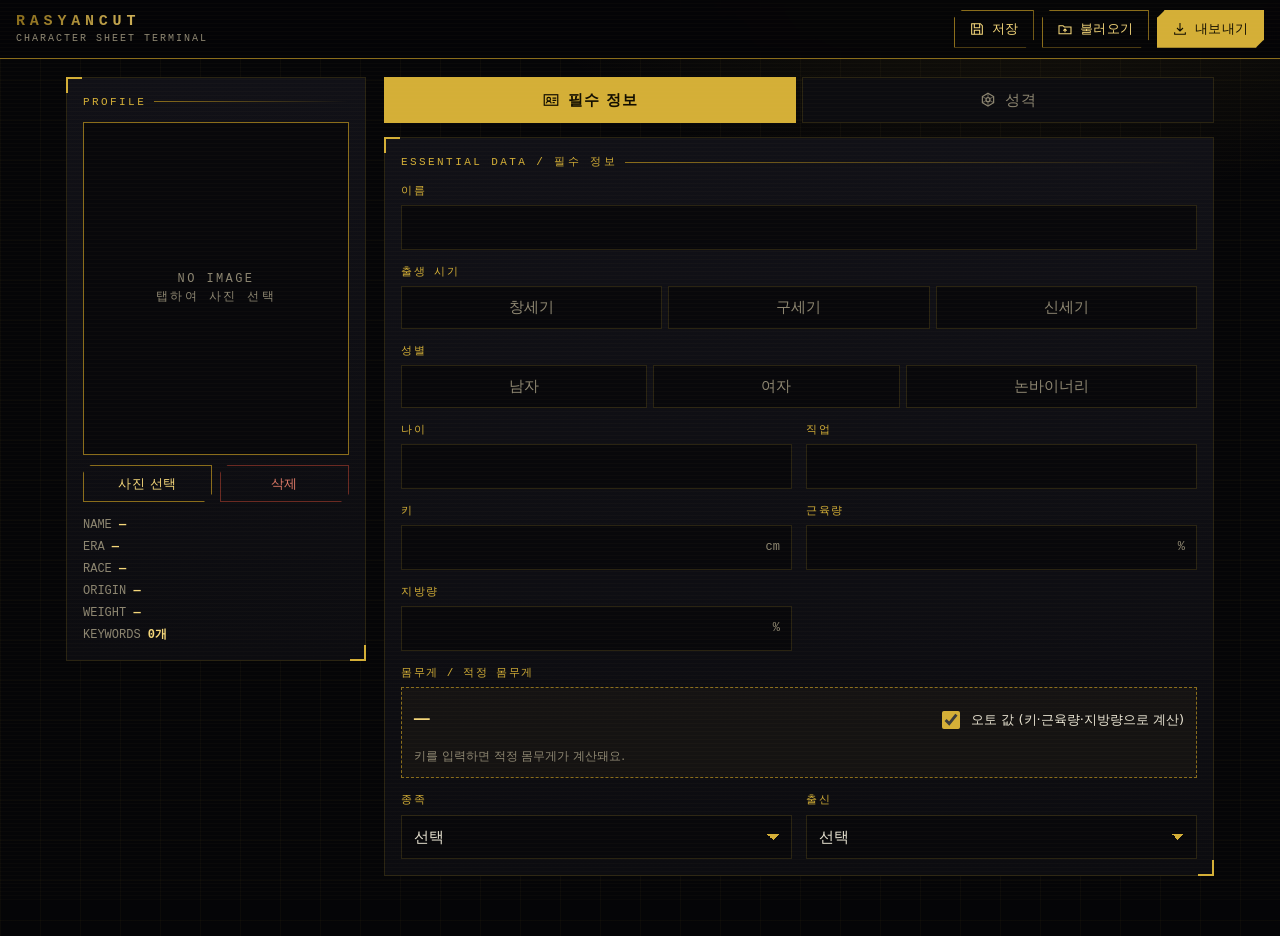
==== charsheet/index.html @ 286eb756 "내보내기: 다운로드가 막힌 환경용 '이미지로 보기' 추가 Co-Authored-By: Claude Sonnet 5.5 <noreply@anthropic.com> Claude-Ses" ====
<!doctype html>
<html lang="ko">
<head>
<meta charset="utf-8">
<meta name="viewport" content="width=device-width,initial-scale=1,viewport-fit=cover">
<title>라시안컷 캐릭터 시트</title>
<style>
:root{
  --bg:#050507; --panel:#0c0c10; --panel2:#111117; --line:#2a2412;
  --gold:#d4af37; --gold2:#f5d77a; --gold3:#8a6d1b; --text:#e9e4d3; --dim:#8d8671;
  --pos:#e8c458; --neu:#aeb6c4; --neg:#c4503f; --ok:#6fd39a;
  --mono:ui-monospace,SFMono-Regular,Menlo,Consolas,monospace;
  --sans:"Noto Sans KR","Malgun Gothic","Apple SD Gothic Neo",system-ui,sans-serif;
}
*{box-sizing:border-box;-webkit-tap-highlight-color:transparent}
html,body{margin:0;background:var(--bg);color:var(--text);font-family:var(--sans);font-size:15px;line-height:1.5}
body{min-height:100vh;background:
  radial-gradient(900px 500px at 80% -10%,rgba(212,175,55,.10),transparent 60%),
  linear-gradient(rgba(212,175,55,.035) 1px,transparent 1px) 0 0/40px 40px,
  linear-gradient(90deg,rgba(212,175,55,.035) 1px,transparent 1px) 0 0/40px 40px,var(--bg);}
body::after{content:"";position:fixed;inset:0;pointer-events:none;z-index:50;
  background:repeating-linear-gradient(0deg,rgba(255,220,120,.025) 0 1px,transparent 1px 4px)}
button,input,select,textarea{font:inherit;color:inherit}
button{cursor:pointer}

/* header */
header{position:sticky;top:0;z-index:20;background:rgba(5,5,7,.92);backdrop-filter:blur(6px);
  border-bottom:1px solid var(--gold3);padding:10px 16px;display:flex;gap:12px;align-items:center;flex-wrap:wrap}
.logo{display:flex;flex-direction:column;line-height:1.1;margin-right:auto}
.logo b{font-family:var(--mono);letter-spacing:.32em;font-size:15px;
  background:linear-gradient(90deg,var(--gold3),var(--gold2),var(--gold3),var(--gold2));background-size:300% 100%;
  -webkit-background-clip:text;background-clip:text;color:transparent;animation:shim 6s linear infinite}
.logo small{font-family:var(--mono);color:var(--dim);font-size:10px;letter-spacing:.2em;margin-top:3px}
@keyframes shim{to{background-position:300% 0}}
.tools{display:flex;gap:8px;flex-wrap:wrap}
.btn{display:inline-flex;align-items:center;gap:7px;background:transparent;border:1px solid var(--gold3);color:var(--gold2);
  padding:8px 14px;font-size:13px;letter-spacing:.04em;clip-path:polygon(8px 0,100% 0,100% calc(100% - 8px),calc(100% - 8px) 100%,0 100%,0 8px);
  transition:background .2s,color .2s,border-color .2s}
.btn svg{width:16px;height:16px}
.btn:hover,.btn:focus-visible{background:var(--gold);color:#120e00;border-color:var(--gold);outline:0}
.btn.solid{background:var(--gold);color:#120e00;border-color:var(--gold)}
.btn.solid:hover{background:var(--gold2)}
.btn.danger{border-color:#6b2a22;color:#e07a68}
.btn.danger:hover{background:#c4503f;color:#fff;border-color:#c4503f}

/* layout */
main{max-width:1180px;margin:0 auto;padding:18px 16px 60px;display:grid;grid-template-columns:300px 1fr;gap:18px;align-items:start}
.panel{position:relative;background:linear-gradient(180deg,var(--panel2),var(--panel));border:1px solid var(--line);padding:16px}
.panel::before,.panel::after{content:"";position:absolute;width:14px;height:14px;border:2px solid var(--gold);pointer-events:none}
.panel::before{top:-1px;left:-1px;border-right:0;border-bottom:0}
.panel::after{bottom:-1px;right:-1px;border-left:0;border-top:0}
.cap{font-family:var(--mono);font-size:11px;letter-spacing:.22em;color:var(--gold);margin:0 0 12px;display:flex;align-items:center;gap:8px}
.cap::after{content:"";flex:1;height:1px;background:linear-gradient(90deg,var(--gold3),transparent)}

/* profile */
.photo{position:relative;aspect-ratio:4/5;background:#08080b;border:1px solid var(--gold3);overflow:hidden;cursor:pointer;
  display:flex;align-items:center;justify-content:center}
.photo img{width:100%;height:100%;object-fit:cover;display:none}
.photo.has img{display:block}
.photo .ph{font-family:var(--mono);color:var(--dim);font-size:12px;letter-spacing:.2em;text-align:center}
.photo.has .ph{display:none}
.photo::after{content:"";position:absolute;left:0;right:0;height:40%;top:-40%;pointer-events:none;
  background:linear-gradient(180deg,transparent,rgba(245,215,122,.22),transparent);animation:scan 4s linear infinite}
@keyframes scan{to{top:110%}}
.prow{display:flex;gap:8px;margin-top:10px}
.prow .btn{flex:1;justify-content:center;padding:8px 6px}
.sum{margin-top:14px;font-family:var(--mono);font-size:12px;color:var(--dim);display:grid;gap:4px}
.sum b{color:var(--gold2);font-weight:600}

/* tabs */
.tabs{display:flex;gap:6px;margin-bottom:14px}
.tab{flex:1;display:flex;align-items:center;justify-content:center;gap:8px;padding:11px 10px;background:var(--panel);
  border:1px solid var(--line);color:var(--dim);letter-spacing:.06em;transition:.2s}
.tab svg{width:18px;height:18px}
.tab.on{color:#120e00;background:var(--gold);border-color:var(--gold);font-weight:700}
.tab:not(.on):hover{color:var(--gold2);border-color:var(--gold3)}
.page{display:none}
.page.on{display:block;animation:pin .45s ease both}
@keyframes pin{from{opacity:0;transform:translateY(10px);filter:blur(3px)}to{opacity:1;transform:none;filter:none}}

/* form */
.grid{display:grid;grid-template-columns:1fr 1fr;gap:14px}
.f{display:flex;flex-direction:column;gap:6px;min-width:0}
.f.full{grid-column:1/-1}
label,.lab{font-family:var(--mono);font-size:11px;letter-spacing:.14em;color:var(--gold)}
input[type=text],input[type=number],select,textarea{width:100%;background:#08080b;border:1px solid var(--line);
  padding:10px 12px;outline:0;border-radius:0;transition:border-color .2s,box-shadow .2s}
input:focus,select:focus,textarea:focus{border-color:var(--gold);box-shadow:0 0 0 1px var(--gold3),0 0 14px rgba(212,175,55,.18)}
textarea{min-height:92px;resize:vertical}
select{appearance:none;background-image:linear-gradient(45deg,transparent 50%,var(--gold) 50%),linear-gradient(135deg,var(--gold) 50%,transparent 50%);
  background-position:calc(100% - 18px) 50%,calc(100% - 12px) 50%;background-size:6px 6px;background-repeat:no-repeat;padding-right:32px}
option{background:#111;color:var(--text)}
.seg{display:flex;flex-wrap:wrap;gap:6px}
.seg button{flex:1 1 auto;min-width:64px;padding:9px 12px;background:#08080b;border:1px solid var(--line);color:var(--dim);transition:.15s}
.seg button:hover{color:var(--gold2);border-color:var(--gold3)}
.seg button.on{background:rgba(212,175,55,.16);border-color:var(--gold);color:var(--gold2);box-shadow:inset 0 0 12px rgba(212,175,55,.2)}
.unit{position:relative}
.unit input{padding-right:46px}
.unit span{position:absolute;right:12px;top:50%;transform:translateY(-50%);color:var(--dim);font-family:var(--mono);font-size:12px}

.wbox{border:1px dashed var(--gold3);padding:12px;display:grid;gap:8px;background:rgba(212,175,55,.04)}
.wbig{font-family:var(--mono);font-size:26px;color:var(--gold2);letter-spacing:.04em}
.wbig small{font-size:13px;color:var(--dim)}
.wrow{display:flex;justify-content:space-between;align-items:center;gap:10px;flex-wrap:wrap}
.tog{display:inline-flex;align-items:center;gap:8px;cursor:pointer;font-size:13px;color:var(--text);letter-spacing:0;font-family:var(--sans)}
.tog input{accent-color:var(--gold);width:18px;height:18px}
.hint{color:var(--dim);font-size:12px}

/* keywords */
.filters{display:flex;gap:6px;flex-wrap:wrap;margin-bottom:12px}
.filters button{padding:7px 14px;background:#08080b;border:1px solid var(--line);color:var(--dim);font-size:13px}
.filters button.on{border-color:var(--gold);color:#120e00;background:var(--gold);font-weight:700}
.chips{display:flex;flex-wrap:wrap;gap:7px;max-height:300px;overflow:auto;padding:2px 4px 2px 0}
.chip{padding:6px 12px;border:1px solid var(--line);background:#08080b;color:var(--dim);font-size:13px;transition:.15s;border-radius:0}
.chip[data-c=pos]{--cc:var(--pos)} .chip[data-c=neu]{--cc:var(--neu)} .chip[data-c=neg]{--cc:var(--neg)}
.chip:hover{color:var(--cc);border-color:var(--cc)}
.chip.on{color:#0a0a0a;background:var(--cc);border-color:var(--cc);font-weight:600}
.selbox{margin-top:12px;font-size:13px;color:var(--dim)}
.selbox b{color:var(--gold2)}

/* modal */
.modal{position:fixed;inset:0;z-index:60;background:rgba(0,0,0,.78);display:none;align-items:center;justify-content:center;padding:14px}
.modal.on{display:flex;animation:fade .25s ease}
@keyframes fade{from{opacity:0}to{opacity:1}}
.box{width:min(960px,100%);max-height:94vh;overflow:auto;position:relative;background:var(--panel);border:1px solid var(--gold3);padding:18px}
.box h3{margin:0 0 14px;font-family:var(--mono);letter-spacing:.2em;font-size:14px;color:var(--gold2)}
.x{position:absolute;right:10px;top:10px;background:transparent;border:1px solid var(--line);color:var(--dim);width:34px;height:34px}
.x:hover{color:var(--gold2);border-color:var(--gold)}
.exgrid{display:grid;grid-template-columns:1fr 280px;gap:16px}
.exgrid img{width:100%;height:auto;border:1px solid var(--line);max-height:70vh;object-fit:contain;background:#000}
.exgrid canvas{width:100%;height:auto;border:1px solid var(--line);background:#000;max-height:70vh;object-fit:contain}
.exctl{display:grid;gap:12px;align-content:start}
.slot{display:flex;gap:8px;align-items:center;border:1px solid var(--line);padding:8px 10px;margin-bottom:8px;background:#08080b}
.slot .nm{flex:1;min-width:0;overflow:hidden;text-overflow:ellipsis;white-space:nowrap}
.slot small{color:var(--dim);display:block;font-family:var(--mono);font-size:11px}
.slot .btn{padding:6px 10px;font-size:12px}
.empty{color:var(--dim);padding:14px;border:1px dashed var(--line);text-align:center}

/* transition overlay */
#tr{position:fixed;inset:0;z-index:100;pointer-events:none;display:flex;align-items:center;justify-content:center;visibility:hidden}
#tr.run{visibility:visible;animation:trbg .62s ease both}
#tr .bar{position:absolute;left:0;right:0;height:3px;background:var(--gold2);box-shadow:0 0 22px 6px rgba(245,215,122,.6);top:0}
#tr.run .bar{animation:bar .62s linear both}
#tr .ico{width:64px;height:64px;color:var(--gold2);opacity:0}
#tr.run .ico{animation:ico .62s ease both}
#tr .ico svg{width:100%;height:100%}
@keyframes trbg{0%{background:rgba(5,5,7,0)}35%,65%{background:rgba(5,5,7,.88)}100%{background:rgba(5,5,7,0)}}
@keyframes bar{from{top:0}to{top:100%}}
@keyframes ico{0%{opacity:0;transform:scale(.6) rotate(-30deg)}40%,60%{opacity:1;transform:scale(1) rotate(0)}100%{opacity:0;transform:scale(1.25) rotate(20deg)}}

.toast{position:fixed;left:50%;bottom:22px;transform:translate(-50%,30px);z-index:120;background:#120e00;border:1px solid var(--gold);
  color:var(--gold2);padding:10px 18px;opacity:0;transition:.3s;pointer-events:none;font-size:13px;max-width:90vw}
.toast.on{opacity:1;transform:translate(-50%,0)}

@media(max-width:860px){
  main{grid-template-columns:1fr}
  .profile{display:grid;grid-template-columns:150px 1fr;gap:14px;align-items:start}
  .profile .cap{grid-column:1/-1;margin:0}
  .sum{margin-top:0}
  .exgrid{grid-template-columns:1fr}
}
@media(max-width:560px){
  .grid{grid-template-columns:1fr}
  .tools{width:100%} .tools .btn{flex:1;justify-content:center;padding:9px 6px}
  .profile{grid-template-columns:120px 1fr}
  .tab span{font-size:13px}
}
@media(prefers-reduced-motion:reduce){*{animation-duration:.01s!important}}
</style>
</head>
<body>
<header>
  <div class="logo"><b>RASYANCUT</b><small>CHARACTER SHEET TERMINAL</small></div>
  <div class="tools">
    <button class="btn" id="bSave"></button>
    <button class="btn" id="bLoad"></button>
    <button class="btn solid" id="bExport"></button>
  </div>
</header>

<main>
  <aside class="panel profile">
    <p class="cap">PROFILE</p>
    <div>
      <div class="photo" id="photo"><img id="photoImg" alt=""><div class="ph">NO IMAGE<br>탭하여 사진 선택</div></div>
      <div class="prow">
        <button class="btn" id="bPhoto">사진 선택</button>
        <button class="btn danger" id="bPhotoDel">삭제</button>
      </div>
      <input type="file" id="file" accept="image/*" hidden>
    </div>
    <div class="sum" id="sum"></div>
  </aside>

  <section>
    <div class="tabs" id="tabs">
      <button class="tab on" data-t="basic"></button>
      <button class="tab" data-t="mind"></button>
    </div>

    <!-- 필수 정보 -->
    <div class="page panel on" id="p-basic">
      <p class="cap">ESSENTIAL DATA / 필수 정보</p>
      <div class="grid">
        <div class="f full"><label for="name">이름</label><input type="text" id="name" data-k="name" autocomplete="off"></div>
        <div class="f full"><span class="lab">출생 시기</span><div class="seg" data-seg="era" data-opts="창세기,구세기,신세기"></div></div>
        <div class="f full"><span class="lab">성별</span><div class="seg" data-seg="gender" data-opts="남자,여자,논바이너리"></div></div>
        <div class="f"><label for="age">나이</label><input type="text" id="age" data-k="age" autocomplete="off"></div>
        <div class="f"><label for="job">직업</label><input type="text" id="job" data-k="job" autocomplete="off"></div>
        <div class="f"><label for="height">키</label><div class="unit"><input type="number" id="height" data-k="height" inputmode="decimal" min="0" step="0.1"><span>cm</span></div></div>
        <div class="f"><label for="muscle">근육량</label><div class="unit"><input type="number" id="muscle" data-k="muscle" inputmode="decimal" min="0" max="100" step="0.1"><span>%</span></div></div>
        <div class="f"><label for="fat">지방량</label><div class="unit"><input type="number" id="fat" data-k="fat" inputmode="decimal" min="0" max="100" step="0.1"><span>%</span></div></div>
        <div class="f full">
          <span class="lab">몸무게 / 적정 몸무게</span>
          <div class="wbox">
            <div class="wrow">
              <div class="wbig" id="wOut">—</div>
              <label class="tog"><input type="checkbox" id="wAuto"> 오토 값 (키·근육량·지방량으로 계산)</label>
            </div>
            <div class="unit" id="wManualBox" hidden><input type="number" id="wManual" data-k="weightManual" inputmode="decimal" min="0" step="0.1" placeholder="직접 입력"><span>kg</span></div>
            <div class="hint" id="wHint"></div>
          </div>
        </div>
        <div class="f"><span class="lab">종족</span><select id="race" data-k="race"></select></div>
        <div class="f"><span class="lab">출신</span><select id="origin" data-k="origin"></select></div>
      </div>
    </div>

    <!-- 성격 -->
    <div class="page panel" id="p-mind">
      <p class="cap">PERSONALITY / 성격</p>
      <div class="f" style="margin-bottom:16px">
        <span class="lab">성격 키워드</span>
        <div class="filters" id="filters"></div>
        <div class="chips" id="chips"></div>
        <div class="selbox" id="selbox"></div>
      </div>
      <div class="grid">
        <div class="f full"><label for="emotion">감정 반응 방식</label><textarea id="emotion" data-k="emotion"></textarea></div>
        <div class="f full"><span class="lab">말투</span><div class="seg" data-seg="tone" data-opts="존댓말,반존댓말,반말"></div></div>
        <div class="f full"><label for="habit">버릇</label><textarea id="habit" data-k="habit"></textarea></div>
        <div class="f"><label for="likes">좋아하는 것</label><textarea id="likes" data-k="likes"></textarea></div>
        <div class="f"><label for="dislikes">싫어하는 것</label><textarea id="dislikes" data-k="dislikes"></textarea></div>
        <div class="f full"><label for="values">중요하게 여기는 것</label><textarea id="values" data-k="values"></textarea></div>
        <div class="f"><label for="pros">장점</label><textarea id="pros" data-k="pros"></textarea></div>
        <div class="f"><label for="cons">단점</label><textarea id="cons" data-k="cons"></textarea></div>
        <div class="f"><label for="trauma">트라우마</label><textarea id="trauma" data-k="trauma"></textarea></div>
        <div class="f"><label for="secret">비밀</label><textarea id="secret" data-k="secret"></textarea></div>
      </div>
    </div>
  </section>
</main>

<!-- 내보내기 -->
<div class="modal" id="mExport">
  <div class="box">
    <button class="x" data-close>✕</button>
    <h3>EXPORT / 내보내기</h3>
    <div class="exgrid">
      <div class="exview"><canvas id="exCanvas"></canvas><img id="exImg" alt="캐릭터 시트" hidden></div>
      <div class="exctl">
        <div class="f"><span class="lab">형식</span><div class="seg" id="exFmt">
          <button data-v="png" class="on">PNG</button><button data-v="jpg">JPG</button><button data-v="webp">WEBP</button></div></div>
        <div class="f"><span class="lab">크기</span><div class="seg" id="exScale">
          <button data-v="1" class="on">1x</button><button data-v="2">2x</button></div></div>
        <label class="tog"><input type="checkbox" id="exSecret" checked> 트라우마 / 비밀 포함</label>
        <button class="btn solid" id="exGo" style="justify-content:center"></button>
        <button class="btn" id="exImgBtn" style="justify-content:center">이미지로 보기 (길게 눌러 저장)</button>
        <div class="hint" id="exInfo"></div>
        <div class="hint">다운로드가 막힌 환경(앱 미리보기 등)에서는 '이미지로 보기'로 연 뒤 이미지를 길게 누르거나 우클릭해 저장하세요.</div>
      </div>
    </div>
  </div>
</div>

<!-- 저장 / 불러오기 -->
<div class="modal" id="mSave">
  <div class="box" style="width:min(640px,100%)">
    <button class="x" data-close>✕</button>
    <h3>SAVE / LOAD · 저장 · 불러오기</h3>
    <div class="prow" style="margin:0 0 14px;flex-wrap:wrap">
      <button class="btn solid" id="slotSave">현재 시트를 브라우저에 저장</button>
      <button class="btn" id="fileSave">파일(.json)로 저장</button>
      <button class="btn" id="fileLoad">파일 불러오기</button>
      <input type="file" id="jsonFile" accept=".json,application/json" hidden>
    </div>
    <span class="lab">브라우저에 저장된 시트</span>
    <div id="slots" style="margin-top:8px"></div>
    <div class="hint">브라우저 저장은 이 기기·이 브라우저에만 남아요. 다른 기기로 옮기려면 파일(.json)로 저장하세요.</div>
  </div>
</div>

<div id="tr"><div class="bar"></div><div class="ico" id="trIco"></div></div>
<div class="toast" id="toast"></div>

<script>
(function(){
'use strict';
const $=(s,r=document)=>r.querySelector(s), $$=(s,r=document)=>[...r.querySelectorAll(s)];

/* ---------- 아이콘 ---------- */
const I={
  basic:'<svg viewBox="0 0 24 24" fill="none" stroke="currentColor" stroke-width="1.6"><rect x="3" y="5" width="18" height="14"/><circle cx="9" cy="11" r="2.4"/><path d="M5.5 16.5c.6-2 2-3 3.5-3s2.9 1 3.5 3M14 9.5h5M14 12.5h5M14 15.5h3"/></svg>',
  mind:'<svg viewBox="0 0 24 24" fill="none" stroke="currentColor" stroke-width="1.6"><path d="M12 3l7.5 4.3v8.4L12 20l-7.5-4.3V7.3z"/><circle cx="12" cy="11.5" r="2.6"/><path d="M12 3v6M12 14v6M4.5 7.3l5.2 3M14.3 12.7l5.2 3M19.5 7.3l-5.2 3M9.7 12.7l-5.2 3" opacity=".6"/></svg>',
  save:'<svg viewBox="0 0 24 24" fill="none" stroke="currentColor" stroke-width="1.6"><path d="M4 4h13l3 3v13H4z"/><path d="M8 4v6h8V4M8 20v-6h8v6"/></svg>',
  load:'<svg viewBox="0 0 24 24" fill="none" stroke="currentColor" stroke-width="1.6"><path d="M3 7h6l2 2h10v10H3z"/><path d="M12 17v-5M9.5 14.5L12 12l2.5 2.5"/></svg>',
  exp:'<svg viewBox="0 0 24 24" fill="none" stroke="currentColor" stroke-width="1.6"><path d="M12 3v12M7.5 10.5L12 15l4.5-4.5M4 17v3h16v-3"/></svg>'
};
$('#bSave').innerHTML=I.save+'저장';
$('#bLoad').innerHTML=I.load+'불러오기';
$('#bExport').innerHTML=I.exp+'내보내기';
$('#exGo').innerHTML=I.exp+'이미지 다운로드';
$$('.tab').forEach(b=>b.innerHTML=I[b.dataset.t]+'<span>'+(b.dataset.t==='basic'?'필수 정보':'성격')+'</span>');

/* ---------- 데이터 ---------- */
const ERAS=['창세기','구세기','신세기'], GENDERS=['남자','여자','논바이너리'], TONES=['존댓말','반존댓말','반말'];
const RACES=['인간','암형체','반암형인','차원 유랑자'];
const ORIGINS=['백월','루나시아','솔라리아','루벨리아','인페르누스 공화국','비아레카트리아','아스트랄리스','레스렉시온','버믹쿠루시아','은월','엘라렌','코르닉시아','추풍','스텔마레','스텔루비아','글라시카에룰리아','겔루에테르누시아'];

const KW={
 pos:['다정한','친절한','용감한','정직한','성실한','배려심 깊은','침착한','낙천적인','책임감 있는','의리 있는','호기심 많은','똑똑한','유머러스한','겸손한','너그러운','끈기 있는','사교적인','씩씩한','순수한','신중한','헌신적인','듬직한','온화한','열정적인','창의적인','당당한','상냥한','현명한','대담한','꼼꼼한','믿음직한','청렴한','활발한','긍정적인','예의 바른','결단력 있는'],
 neu:['조용한','내성적인','외향적인','장난기 많은','현실적인','이상주의적인','고독한','무뚝뚝한','과묵한','변덕스러운','자유분방한','냉정한','직설적인','엉뚱한','느긋한','계산적인','진지한','독립적인','보수적인','감성적인','이성적인','신비로운','능글맞은','털털한','예민한','몽상가적인','완벽주의적인','승부욕 강한','의심 많은','낯을 가리는'],
 neg:['오만한','이기적인','냉혹한','잔인한','거짓말을 잘하는','소심한','겁 많은','게으른','질투심 많은','집착하는','고집 센','비관적인','폭력적인','충동적인','무책임한','의존적인','속물적인','탐욕스러운','위선적인','비겁한','허영심 많은','신경질적인','음흉한','냉소적인','독선적인','조급한','무심한','우유부단한','앙심을 품는','교활한','자기중심적인','방탕한','불안정한','호전적인','허세 부리는']
};
const CATLAB={pos:'긍정',neu:'중립',neg:'부정'};
const CATOF={}; Object.keys(KW).forEach(c=>KW[c].forEach(k=>CATOF[k]=c));

const DEF=()=>({name:'',era:'',gender:'',age:'',height:'',muscle:'',fat:'',weightAuto:true,weightManual:'',race:'',job:'',origin:'',
  keywords:[],emotion:'',tone:'',habit:'',likes:'',dislikes:'',values:'',pros:'',cons:'',trauma:'',secret:'',photo:''});
const DRAFT='rc_charsheet_draft', SLOTS='rc_charsheet_slots';
let S=DEF();
try{const d=JSON.parse(localStorage.getItem(DRAFT)||'null'); if(d) S=Object.assign(DEF(),d)}catch(e){}
let saveT; function draft(){clearTimeout(saveT);saveT=setTimeout(()=>{try{localStorage.setItem(DRAFT,JSON.stringify(S))}catch(e){}},250)}

/* ---------- 몸무게 오토 ---------- */
const BASE={'남자':[40,18],'여자':[33,26],'논바이너리':[36,22]};
function autoWeight(){
  const h=parseFloat(S.height); if(!(h>0)) return null;
  const hm=h/100, std=22*hm*hm;
  const [m0,f0]=BASE[S.gender]||BASE['논바이너리'];
  const m=S.muscle===''?m0:parseFloat(S.muscle), f=S.fat===''?f0:parseFloat(S.fat);
  let adj=1+((m-m0)*0.8+(f-f0)*1.0)/100;
  adj=Math.max(0.55,Math.min(1.9,adj));
  return {w:std*adj,std,m0,f0};
}
function effWeight(){
  if(S.weightAuto){const a=autoWeight(); return a?a.w:null}
  const v=parseFloat(S.weightManual); return v>0?v:null;
}
const fmt1=n=>(Math.round(n*10)/10).toFixed(1);

/* ---------- UI 구성 ---------- */
function buildSelect(id,list,ph){
  const el=$('#'+id); el.innerHTML='<option value="">'+ph+'</option>'+list.map(v=>'<option>'+v+'</option>').join('');
}
buildSelect('race',RACES,'선택'); buildSelect('origin',ORIGINS,'선택');

$$('[data-seg]').forEach(box=>{
  box.dataset.opts.split(',').forEach(v=>{
    const b=document.createElement('button'); b.type='button'; b.textContent=v; b.dataset.v=v; box.appendChild(b);
  });
  box.addEventListener('click',e=>{
    const b=e.target.closest('button'); if(!b) return;
    const k=box.dataset.seg; S[k]=(S[k]===b.dataset.v)?'':b.dataset.v; // 다시 누르면 해제
    syncAll(); draft();
  });
});

$$('[data-k]').forEach(el=>{
  const ev=el.tagName==='SELECT'?'change':'input';
  el.addEventListener(ev,()=>{S[el.dataset.k]=el.value; syncDerived(); draft()});
});
$('#wAuto').addEventListener('change',e=>{S.weightAuto=e.target.checked; syncDerived(); draft()});

/* 키워드 */
let filter='all';
const FL=[['all','전체'],['pos','긍정'],['neu','중립'],['neg','부정']];
$('#filters').innerHTML=FL.map(([v,t])=>'<button type="button" data-f="'+v+'"'+(v==='all'?' class="on"':'')+'>'+t+'</button>').join('');
$('#filters').addEventListener('click',e=>{
  const b=e.target.closest('button'); if(!b) return; filter=b.dataset.f;
  $$('#filters button').forEach(x=>x.classList.toggle('on',x===b)); drawChips();
});
function drawChips(){
  const cats=filter==='all'?['pos','neu','neg']:[filter];
  $('#chips').innerHTML=cats.map(c=>KW[c].map(k=>'<button type="button" class="chip'+(S.keywords.includes(k)?' on':'')+'" data-c="'+c+'" data-kw="'+k+'">'+k+'</button>').join('')).join('');
}
$('#chips').addEventListener('click',e=>{
  const b=e.target.closest('.chip'); if(!b) return; const k=b.dataset.kw, i=S.keywords.indexOf(k);
  if(i>=0) S.keywords.splice(i,1); else S.keywords.push(k);
  b.classList.toggle('on'); drawSel(); draft();
});
function drawSel(){
  const n=S.keywords.length;
  $('#selbox').innerHTML=n?('선택됨 <b>'+n+'</b>개 · '+S.keywords.join(', ')):'선택한 키워드가 없어요. 전체/긍정/중립/부정으로 나눠 골라보세요.';
}

/* 사진 */
function drawPhoto(){
  $('#photo').classList.toggle('has',!!S.photo); $('#photoImg').src=S.photo||'';
}
$('#photo').addEventListener('click',()=>$('#file').click());
$('#bPhoto').addEventListener('click',()=>$('#file').click());
$('#bPhotoDel').addEventListener('click',()=>{S.photo='';drawPhoto();draft()});
$('#file').addEventListener('change',e=>{
  const f=e.target.files[0]; e.target.value=''; if(!f) return;
  const url=URL.createObjectURL(f), img=new Image();
  img.onload=()=>{
    const max=900, r=Math.min(1,max/Math.max(img.width,img.height));
    const c=document.createElement('canvas'); c.width=Math.round(img.width*r); c.height=Math.round(img.height*r);
    c.getContext('2d').drawImage(img,0,0,c.width,c.height); URL.revokeObjectURL(url);
    S.photo=c.toDataURL('image/jpeg',.88); drawPhoto(); draft();
  };
  img.onerror=()=>{URL.revokeObjectURL(url);toast('이미지를 읽지 못했어요.')};
  img.src=url;
});

/* 동기화 */
function syncDerived(){
  const a=autoWeight(), w=effWeight();
  $('#wAuto').checked=S.weightAuto; $('#wManualBox').hidden=S.weightAuto;
  $('#wOut').innerHTML=w?fmt1(w)+' <small>kg</small>':'—';
  let hint='';
  if(S.weightAuto){
    hint=a?('표준체중 '+fmt1(a.std)+'kg(BMI 22) 기준, 근육 '+a.m0+'% · 지방 '+a.f0+'%를 기본값으로 보정했어요. 비워 두면 기본값으로 계산해요.'):'키를 입력하면 적정 몸무게가 계산돼요.';
  }else hint='오토 값을 끄고 직접 입력한 값이에요.';
  const h=parseFloat(S.height);
  if(w&&h>0) hint+=' (BMI '+fmt1(w/((h/100)*(h/100)))+')';
  $('#wHint').textContent=hint;
  $('#sum').innerHTML=[['NAME',S.name||'—'],['ERA',S.era||'—'],['RACE',S.race||'—'],['ORIGIN',S.origin||'—'],['WEIGHT',w?fmt1(w)+' kg':'—'],['KEYWORDS',S.keywords.length+'개']]
    .map(([k,v])=>'<div>'+k+' <b></b></div>').join('');
  $$('#sum b').forEach((b,i)=>b.textContent=[S.name||'—',S.era||'—',S.race||'—',S.origin||'—',w?fmt1(w)+' kg':'—',S.keywords.length+'개'][i]);
}
function syncAll(){
  $$('[data-k]').forEach(el=>{ if(el.value!==String(S[el.dataset.k]??'')) el.value=S[el.dataset.k]??'' });
  $$('[data-seg]').forEach(box=>$$('button',box).forEach(b=>b.classList.toggle('on',S[box.dataset.seg]===b.dataset.v)));
  drawPhoto(); drawChips(); drawSel(); syncDerived();
}

/* ---------- 전환 애니메이션 ---------- */
let trBusy=false;
function transition(icon,mid){
  const t=$('#tr'); if(trBusy){mid&&mid();return} trBusy=true;
  $('#trIco').innerHTML=I[icon]; t.classList.remove('run'); void t.offsetWidth; t.classList.add('run');
  setTimeout(()=>{mid&&mid()},300);
  setTimeout(()=>{t.classList.remove('run');trBusy=false},640);
}
$('#tabs').addEventListener('click',e=>{
  const b=e.target.closest('.tab'); if(!b||b.classList.contains('on')) return;
  transition(b.dataset.t,()=>{
    $$('.tab').forEach(x=>x.classList.toggle('on',x===b));
    $$('.page').forEach(p=>p.classList.toggle('on',p.id==='p-'+b.dataset.t));
    window.scrollTo({top:0});
  });
});
function openModal(id,icon,after){ transition(icon,()=>{$('#'+id).classList.add('on'); after&&after()}) }
function closeModal(m){ m.classList.remove('on') }
$$('.modal').forEach(m=>{
  m.addEventListener('click',e=>{ if(e.target===m||e.target.closest('[data-close]')) closeModal(m) });
});
document.addEventListener('keydown',e=>{ if(e.key==='Escape') $$('.modal.on').forEach(closeModal) });

let tt; function toast(msg){const t=$('#toast');t.textContent=msg;t.classList.add('on');clearTimeout(tt);tt=setTimeout(()=>t.classList.remove('on'),2400)}

/* ---------- 저장 / 불러오기 ---------- */
function getSlots(){try{return JSON.parse(localStorage.getItem(SLOTS)||'[]')}catch(e){return[]}}
function putSlots(a){try{localStorage.setItem(SLOTS,JSON.stringify(a));return true}catch(e){toast('저장 공간이 부족해요. 사진을 지우거나 파일로 저장해 주세요.');return false}}
function drawSlots(){
  const a=getSlots(), box=$('#slots');
  if(!a.length){box.innerHTML='<div class="empty">저장된 시트가 없어요.</div>';return}
  box.innerHTML=a.map((s,i)=>'<div class="slot"><div class="nm"><span></span><small>'+new Date(s.t).toLocaleString('ko-KR')+'</small></div>'+
    '<button class="btn" data-a="load" data-i="'+i+'">불러오기</button><button class="btn danger" data-a="del" data-i="'+i+'">삭제</button></div>').join('');
  $$('.slot .nm span',box).forEach((el,i)=>el.textContent=a[i].name||'이름 없음');
}
$('#slots').addEventListener('click',e=>{
  const b=e.target.closest('button'); if(!b) return; const a=getSlots(), i=+b.dataset.i;
  if(b.dataset.a==='del'){a.splice(i,1);putSlots(a);drawSlots()}
  else if(a[i]){S=Object.assign(DEF(),a[i].data);syncAll();draft();closeModal($('#mSave'));toast('불러왔어요.')}
});
$('#slotSave').addEventListener('click',()=>{
  const a=getSlots(), name=S.name||'이름 없음', i=a.findIndex(s=>s.name===name);
  const rec={name,t:Date.now(),data:JSON.parse(JSON.stringify(S))};
  if(i>=0)a[i]=rec; else a.unshift(rec);
  if(putSlots(a)){drawSlots();toast('저장했어요.')}
});
$('#fileSave').addEventListener('click',()=>{
  const blob=new Blob([JSON.stringify({rasyancut:'charsheet',v:1,data:S},null,1)],{type:'application/json'});
  dl(blob,'RASYANCUT_'+(S.name||'sheet')+'.json'); toast('파일로 저장했어요.');
});
$('#fileLoad').addEventListener('click',()=>$('#jsonFile').click());
$('#jsonFile').addEventListener('change',e=>{
  const f=e.target.files[0]; e.target.value=''; if(!f) return;
  const r=new FileReader();
  r.onload=()=>{
    try{
      const j=JSON.parse(r.result); const d=j&&j.data?j.data:j;
      if(!d||typeof d!=='object') throw 0;
      S=Object.assign(DEF(),d); if(!Array.isArray(S.keywords)) S.keywords=[];
      syncAll();draft();closeModal($('#mSave'));toast('불러왔어요.');
    }catch(err){toast('올바른 시트 파일이 아니에요.')}
  };
  r.readAsText(f);
});
function dl(blob,name){
  const a=document.createElement('a'); a.href=URL.createObjectURL(blob); a.download=name.replace(/[\\/:*?"<>|]/g,'_');
  document.body.appendChild(a); a.click(); a.remove(); setTimeout(()=>URL.revokeObjectURL(a.href),4000);
}
$('#bSave').addEventListener('click',()=>openModal('mSave','save',drawSlots));
$('#bLoad').addEventListener('click',()=>openModal('mSave','load',drawSlots));

/* ---------- 내보내기 (라시안컷 전용 디자인) ---------- */
const FONT='"Noto Sans KR","Malgun Gothic","Apple SD Gothic Neo",sans-serif', MONO='ui-monospace,Menlo,Consolas,monospace';
const GOLD='#d4af37', GOLD2='#f5d77a', GOLD3='#8a6d1b';
const CW=1200, M=56;

function wrap(ctx,text,maxW){
  const out=[]; String(text).split('\n').forEach(par=>{
    if(par==='') {out.push('');return}
    let line=''; for(const ch of par){ if(ctx.measureText(line+ch).width>maxW&&line){out.push(line);line=ch.trim()===''?'':ch}else line+=ch }
    out.push(line);
  }); return out;
}
function fit(ctx,text,maxW,size,weight){
  let s=size; ctx.font=weight+' '+s+'px '+FONT;
  while(ctx.measureText(text).width>maxW&&s>13){s-=1;ctx.font=weight+' '+s+'px '+FONT}
}
function notch(ctx,x,y,w,h,c){
  ctx.beginPath();ctx.moveTo(x+c,y);ctx.lineTo(x+w,y);ctx.lineTo(x+w,y+h-c);ctx.lineTo(x+w-c,y+h);ctx.lineTo(x,y+h);ctx.lineTo(x,y+c);ctx.closePath();
}
function brackets(ctx,x,y,w,h,l,col,lw){
  ctx.strokeStyle=col;ctx.lineWidth=lw;ctx.beginPath();
  ctx.moveTo(x,y+l);ctx.lineTo(x,y);ctx.lineTo(x+l,y);
  ctx.moveTo(x+w-l,y);ctx.lineTo(x+w,y);ctx.lineTo(x+w,y+l);
  ctx.moveTo(x+w,y+h-l);ctx.lineTo(x+w,y+h);ctx.lineTo(x+w-l,y+h);
  ctx.moveTo(x+l,y+h);ctx.lineTo(x,y+h);ctx.lineTo(x,y+h-l);ctx.stroke();
}
function hashCode(s){let h=2166136261;for(const c of s){h^=c.charCodeAt(0);h=Math.imul(h,16777619)}return (h>>>0).toString(16).toUpperCase().padStart(8,'0')}

function layout(ctx,H,opt,img,draw){
  const W=CW;
  if(draw){
    ctx.fillStyle='#050507';ctx.fillRect(0,0,W,H);
    const rg=ctx.createRadialGradient(W*.8,0,0,W*.8,0,700);rg.addColorStop(0,'rgba(212,175,55,.16)');rg.addColorStop(1,'rgba(212,175,55,0)');
    ctx.fillStyle=rg;ctx.fillRect(0,0,W,H);
    ctx.strokeStyle='rgba(212,175,55,.045)';ctx.lineWidth=1;
    for(let x=0;x<W;x+=40){ctx.beginPath();ctx.moveTo(x+.5,0);ctx.lineTo(x+.5,H);ctx.stroke()}
    for(let y=0;y<H;y+=40){ctx.beginPath();ctx.moveTo(0,y+.5);ctx.lineTo(W,y+.5);ctx.stroke()}
    // 외곽 프레임
    ctx.strokeStyle=GOLD3;ctx.lineWidth=2;notch(ctx,18,18,W-36,H-36,28);ctx.stroke();
    ctx.strokeStyle='rgba(212,175,55,.3)';ctx.lineWidth=1;notch(ctx,28,28,W-56,H-56,22);ctx.stroke();
    brackets(ctx,12,12,W-24,H-24,46,GOLD,4);
  }
  // 헤더
  let y=60;
  if(draw){
    ctx.textBaseline='alphabetic';ctx.fillStyle=GOLD3;ctx.font='500 14px '+MONO;ctx.textAlign='left';
    ctx.fillText('RASYANCUT // CHARACTER DATA ARCHIVE',M,y);
    ctx.textAlign='right';ctx.fillText('SHEET No. '+hashCode(S.name+'|'+S.race+'|'+S.origin),W-M,y);ctx.textAlign='left';
    const g=ctx.createLinearGradient(M,0,M+520,0);g.addColorStop(0,GOLD3);g.addColorStop(.5,GOLD2);g.addColorStop(1,GOLD3);
    ctx.fillStyle=g;ctx.font='800 46px '+FONT;
    ctx.save();if('letterSpacing' in ctx)ctx.letterSpacing='6px';ctx.fillText('CHARACTER SHEET',M,y+58);ctx.restore();
    // 홀로그램 라인
    const lg=ctx.createLinearGradient(M,0,W-M,0);lg.addColorStop(0,GOLD);lg.addColorStop(.6,'rgba(212,175,55,.35)');lg.addColorStop(1,'rgba(212,175,55,0)');
    ctx.fillStyle=lg;ctx.fillRect(M,y+78,W-2*M,3);
    ctx.fillStyle=GOLD;ctx.fillRect(M,y+74,90,11);
  }
  y+=116;

  // 프로필
  const PW=340,PH=440,px=M,py=y;
  if(draw){
    ctx.fillStyle='#08080b';ctx.fillRect(px,py,PW,PH);
    if(img){
      const r=Math.max(PW/img.width,PH/img.height),dw=img.width*r,dh=img.height*r;
      ctx.save();ctx.beginPath();ctx.rect(px,py,PW,PH);ctx.clip();ctx.drawImage(img,px+(PW-dw)/2,py+(PH-dh)/2,dw,dh);
      ctx.fillStyle='rgba(212,175,55,.07)';ctx.fillRect(px,py,PW,PH);
      for(let yy=py;yy<py+PH;yy+=4){ctx.fillStyle='rgba(0,0,0,.18)';ctx.fillRect(px,yy,PW,1)}
      ctx.restore();
    }else{
      ctx.fillStyle=GOLD3;ctx.font='500 18px '+MONO;ctx.textAlign='center';ctx.fillText('NO IMAGE',px+PW/2,py+PH/2);ctx.textAlign='left';
    }
    ctx.strokeStyle=GOLD3;ctx.lineWidth=1;ctx.strokeRect(px+.5,py+.5,PW-1,PH-1);
    brackets(ctx,px-8,py-8,PW+16,PH+16,26,GOLD,3);
  }
  const rx=px+PW+44, rw=W-M-rx;
  let ry=py;
  if(draw){
    ctx.fillStyle=GOLD;ctx.font='500 13px '+MONO;ctx.fillText('NAME',rx,ry+10);
    ctx.fillStyle='#f4efdd';fit(ctx,S.name||'—',rw,56,'800');ctx.fillText(S.name||'—',rx,ry+70);
  }
  ry+=92;
  const w=effWeight();
  const cells=[['출생 시기',S.era],['성별',S.gender],['나이',S.age],['종족',S.race],
    ['키',S.height!==''?S.height+' cm':''],['몸무게',w?fmt1(w)+' kg'+(S.weightAuto?' (AUTO)':''):''],
    ['근육량',S.muscle!==''?S.muscle+' %':''],['지방량',S.fat!==''?S.fat+' %':''],['직업',S.job],['출신',S.origin]];
  const cw=(rw-20)/2, ch=70;
  cells.forEach((c,i)=>{
    const cx=rx+(i%2)*(cw+20), cy=ry+Math.floor(i/2)*ch;
    if(draw){
      ctx.fillStyle='rgba(212,175,55,.05)';notch(ctx,cx,cy,cw,ch-10,10);ctx.fill();
      ctx.strokeStyle='rgba(212,175,55,.35)';ctx.lineWidth=1;ctx.stroke();
      ctx.fillStyle=GOLD;ctx.font='500 11px '+MONO;ctx.fillText(c[0],cx+14,cy+19);
      ctx.fillStyle=c[1]?'#f4efdd':'#5c5744';fit(ctx,c[1]||'—',cw-28,22,'600');ctx.fillText(c[1]||'—',cx+14,cy+46);
    }
  });
  y=Math.max(py+PH+16,ry+5*ch)+24;

  // 섹션 제목
  const head=(t,sub)=>{
    if(draw){
      ctx.fillStyle=GOLD;ctx.fillRect(M,y,10,26);
      ctx.fillStyle=GOLD2;ctx.font='700 22px '+FONT;ctx.textAlign='left';ctx.fillText(t,M+22,y+22);
      const tw=ctx.measureText(t).width;
      ctx.fillStyle=GOLD3;ctx.font='500 12px '+MONO;ctx.fillText(sub,M+22+tw+14,y+21);
      const lg=ctx.createLinearGradient(M,0,W-M,0);lg.addColorStop(0,'rgba(212,175,55,.55)');lg.addColorStop(1,'rgba(212,175,55,0)');
      ctx.fillStyle=lg;ctx.fillRect(M,y+34,W-2*M,1);
    }
    y+=52;
  };

  head('성격 키워드','PERSONALITY KEYWORDS');
  ctx.font='500 18px '+FONT;
  if(!S.keywords.length){ if(draw){ctx.fillStyle='#5c5744';ctx.fillText('—',M,y+18)} y+=34 }
  else{
    let x=M,rowY=y; const cc={pos:GOLD2,neu:'#aeb6c4',neg:'#d86a58'};
    S.keywords.forEach(k=>{
      const cw2=ctx.measureText(k).width+30;
      if(x+cw2>W-M){x=M;rowY+=46}
      if(draw){
        const col=cc[CATOF[k]||'neu'];
        ctx.fillStyle='rgba(0,0,0,.45)';notch(ctx,x,rowY,cw2,36,8);ctx.fill();
        ctx.strokeStyle=col;ctx.lineWidth=1.4;ctx.stroke();
        ctx.fillStyle=col;ctx.font='500 18px '+FONT;ctx.fillText(k,x+15,rowY+25);
      }
      x+=cw2+10;
    });
    y=rowY+36+10;
    if(draw){ // 범례
      ctx.font='500 12px '+MONO;let lx=M;
      [['pos','POSITIVE'],['neu','NEUTRAL'],['neg','NEGATIVE']].forEach(([c,t])=>{
        ctx.fillStyle=cc[c];ctx.fillRect(lx,y+6,10,10);ctx.fillStyle=GOLD3;ctx.fillText(t,lx+16,y+16);lx+=110;
      });
    }
    y+=30;
  }
  y+=14;

  head('성격 · 정보','PERSONALITY DATA');
  const blocks=[['감정 반응 방식',S.emotion],['말투',S.tone],['버릇',S.habit],['좋아하는 것',S.likes],['싫어하는 것',S.dislikes],
    ['중요하게 여기는 것',S.values],['장점',S.pros],['단점',S.cons]];
  if(opt.secret){blocks.push(['트라우마',S.trauma]);blocks.push(['비밀',S.secret])}
  blocks.forEach(([t,v])=>{
    ctx.font='400 19px '+FONT;
    const lines=wrap(ctx,v||'—',W-2*M-40), bh=lines.length*30+50;
    if(draw){
      ctx.fillStyle='rgba(212,175,55,.04)';ctx.fillRect(M,y,W-2*M,bh-12);
      ctx.fillStyle=GOLD;ctx.fillRect(M,y,4,bh-12);
      ctx.font='500 12px '+MONO;ctx.fillText(t,M+22,y+22);
      ctx.font='400 19px '+FONT;ctx.fillStyle=v?'#e9e4d3':'#5c5744';
      lines.forEach((l,i)=>ctx.fillText(l,M+22,y+52+i*30-8));
    }
    y+=bh;
  });

  // 푸터
  y+=10;
  if(draw){
    ctx.fillStyle=GOLD3;ctx.font='500 12px '+MONO;ctx.textAlign='left';ctx.fillText('RASYANCUT ARCHIVE',M,y+20);
    ctx.textAlign='right';ctx.fillText(new Date().toISOString().slice(0,10),W-M,y+20);ctx.textAlign='left';
    const lg=ctx.createLinearGradient(M,0,W-M,0);lg.addColorStop(0,'rgba(212,175,55,0)');lg.addColorStop(.5,GOLD);lg.addColorStop(1,'rgba(212,175,55,0)');
    ctx.fillStyle=lg;ctx.fillRect(M,y,W-2*M,2);
    // 스캔라인
    for(let yy=0;yy<H;yy+=4){ctx.fillStyle='rgba(255,220,120,.025)';ctx.fillRect(0,yy,W,1)}
  }
  return y+60;
}
function buildSheet(scale,opt){
  return new Promise(res=>{
    const go=img=>{
      const tmp=document.createElement('canvas');tmp.width=CW;tmp.height=10;
      const H=Math.ceil(layout(tmp.getContext('2d'),10,opt,img,false));
      const c=document.createElement('canvas');c.width=CW*scale;c.height=H*scale;
      const ctx=c.getContext('2d');ctx.scale(scale,scale);
      layout(ctx,H,opt,img,true);res(c);
    };
    if(S.photo){const im=new Image();im.onload=()=>go(im);im.onerror=()=>go(null);im.src=S.photo}else go(null);
  });
}
const ex={fmt:'png',scale:1};
function segBind(id,key){
  $(id).addEventListener('click',e=>{
    const b=e.target.closest('button'); if(!b) return; ex[key]=b.dataset.v;
    $$('button',$(id)).forEach(x=>x.classList.toggle('on',x===b)); renderEx();
  });
}
segBind('#exFmt','fmt'); segBind('#exScale','scale'); $('#exSecret').addEventListener('change',renderEx);
let lastCanvas=null;
async function renderEx(){
  const c=await buildSheet(+ex.scale,{secret:$('#exSecret').checked});
  lastCanvas=c; const v=$('#exCanvas'); v.width=c.width; v.height=c.height; v.getContext('2d').drawImage(c,0,0);
  $('#exInfo').textContent=c.width+' × '+c.height+' px';
  if(!$('#exImg').hidden) showImg();
}
function showImg(){
  if(!lastCanvas) return; const im=$('#exImg'); im.src=lastCanvas.toDataURL(ex.fmt==='jpg'?'image/jpeg':ex.fmt==='webp'?'image/webp':'image/png',.95);
  im.hidden=false; $('#exCanvas').hidden=true; $('#exImgBtn').textContent='미리보기로 돌아가기';
}
$('#exImgBtn').addEventListener('click',()=>{
  if($('#exImg').hidden) showImg(); else {$('#exImg').hidden=true;$('#exCanvas').hidden=false;$('#exImgBtn').textContent='이미지로 보기 (길게 눌러 저장)'}
});
$('#bExport').addEventListener('click',()=>openModal('mExport','exp',renderEx));
$('#exGo').addEventListener('click',()=>{
  if(!lastCanvas) return;
  const t={png:'image/png',jpg:'image/jpeg',webp:'image/webp'}[ex.fmt];
  lastCanvas.toBlob(b=>{ if(!b){toast('이 브라우저는 해당 형식을 지원하지 않아요.');return}
    dl(b,'RASYANCUT_'+(S.name||'sheet')+'.'+ex.fmt); toast('내보냈어요.') },t,.95);
});

syncAll();
window.__rc={get S(){return S},set S(v){S=v}};
})();
</script>
</body>
</html>
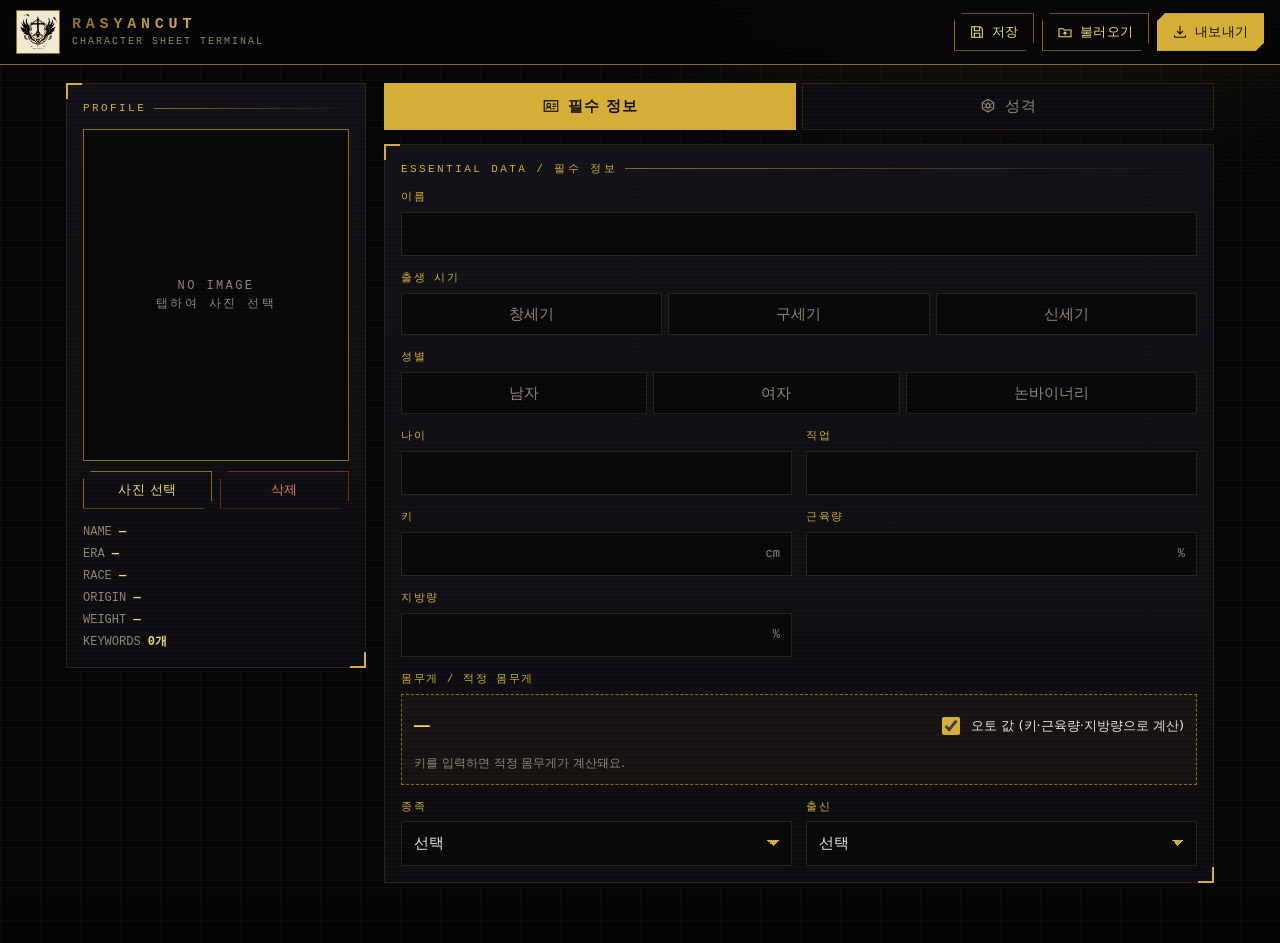
==== commit d9a78852: "로고를 새 엠블럼으로 교체 (내보내기 시트·사이트 상단) Co-Authored-By: Claude Sonnet 5.5 <noreply@anthropic.com> Claude-Ses" ====
--- a/charsheet/index.html
+++ b/charsheet/index.html
@@ -26,6 +26,7 @@
 /* header */
 header{position:sticky;top:0;z-index:20;background:rgba(5,5,7,.92);backdrop-filter:blur(6px);
   border-bottom:1px solid var(--gold3);padding:10px 16px;display:flex;gap:12px;align-items:center;flex-wrap:wrap}
+.logoimg{width:44px;height:44px;background:#f2e8d4;border:1px solid var(--gold3);padding:2px;object-fit:contain}
 .logo{display:flex;flex-direction:column;line-height:1.1;margin-right:auto}
 .logo b{font-family:var(--mono);letter-spacing:.32em;font-size:15px;
   background:linear-gradient(90deg,var(--gold3),var(--gold2),var(--gold3),var(--gold2));background-size:300% 100%;
@@ -126,10 +127,10 @@
 .box h3{margin:0 0 14px;font-family:var(--mono);letter-spacing:.2em;font-size:14px;color:var(--gold2)}
 .x{position:absolute;right:10px;top:10px;background:transparent;border:1px solid var(--line);color:var(--dim);width:34px;height:34px}
 .x:hover{color:var(--gold2);border-color:var(--gold)}
-.exgrid{display:grid;grid-template-columns:1fr 280px;gap:16px}
+.exgrid{display:grid;grid-template-columns:1fr;gap:16px}
 .exgrid img{width:100%;height:auto;border:1px solid var(--line);max-height:70vh;object-fit:contain;background:#000}
 .exgrid canvas{width:100%;height:auto;border:1px solid var(--line);background:#000;max-height:70vh;object-fit:contain}
-.exctl{display:grid;gap:12px;align-content:start}
+.exctl{display:grid;grid-template-columns:repeat(auto-fit,minmax(220px,1fr));gap:12px;align-content:start}
 .slot{display:flex;gap:8px;align-items:center;border:1px solid var(--line);padding:8px 10px;margin-bottom:8px;background:#08080b}
 .slot .nm{flex:1;min-width:0;overflow:hidden;text-overflow:ellipsis;white-space:nowrap}
 .slot small{color:var(--dim);display:block;font-family:var(--mono);font-size:11px}
@@ -170,7 +171,7 @@
 </head>
 <body>
 <header>
-  <div class="logo"><b>RASYANCUT</b><small>CHARACTER SHEET TERMINAL</small></div>
+  <img class="logoimg" id="logoImg" alt="RASYANCUT" width="44" height="44"><div class="logo"><b>RASYANCUT</b><small>CHARACTER SHEET TERMINAL</small></div>
   <div class="tools">
     <button class="btn" id="bSave"></button>
     <button class="btn" id="bLoad"></button>
@@ -510,7 +511,11 @@
 /* ---------- 내보내기 (라시안컷 전용 디자인) ---------- */
 const FONT='"Noto Sans KR","Malgun Gothic","Apple SD Gothic Neo",sans-serif', MONO='ui-monospace,Menlo,Consolas,monospace';
 const GOLD='#d4af37', GOLD2='#f5d77a', GOLD3='#8a6d1b';
-const CW=1200, M=56;
+const LOGO_SRC='[data-uri]';
+const LOGO_IMG=new Image(); LOGO_IMG.src=LOGO_SRC;
+const CW=2000, M=56;
+const INK='#17110f', PAPER='#f2e8d4', PDIM='#6b5f4f', GLD='#b8963c', FAINT='#a89c86';
+const SERIF='"Noto Serif KR","Nanum Myeongjo","Batang","Times New Roman",serif';
 
 function wrap(ctx,text,maxW){
   const out=[]; String(text).split('\n').forEach(par=>{
@@ -519,160 +524,191 @@
     out.push(line);
   }); return out;
 }
-function fit(ctx,text,maxW,size,weight){
-  let s=size; ctx.font=weight+' '+s+'px '+FONT;
-  while(ctx.measureText(text).width>maxW&&s>13){s-=1;ctx.font=weight+' '+s+'px '+FONT}
-}
-function notch(ctx,x,y,w,h,c){
-  ctx.beginPath();ctx.moveTo(x+c,y);ctx.lineTo(x+w,y);ctx.lineTo(x+w,y+h-c);ctx.lineTo(x+w-c,y+h);ctx.lineTo(x,y+h);ctx.lineTo(x,y+c);ctx.closePath();
-}
-function brackets(ctx,x,y,w,h,l,col,lw){
-  ctx.strokeStyle=col;ctx.lineWidth=lw;ctx.beginPath();
-  ctx.moveTo(x,y+l);ctx.lineTo(x,y);ctx.lineTo(x+l,y);
-  ctx.moveTo(x+w-l,y);ctx.lineTo(x+w,y);ctx.lineTo(x+w,y+l);
-  ctx.moveTo(x+w,y+h-l);ctx.lineTo(x+w,y+h);ctx.lineTo(x+w-l,y+h);
-  ctx.moveTo(x+l,y+h);ctx.lineTo(x,y+h);ctx.lineTo(x,y+h-l);ctx.stroke();
+function fit(ctx,text,maxW,size,weight,fam){
+  fam=fam||FONT; let s=size; ctx.font=weight+' '+s+'px '+fam;
+  while(ctx.measureText(text).width>maxW&&s>11){s-=1;ctx.font=weight+' '+s+'px '+fam}
 }
 function hashCode(s){let h=2166136261;for(const c of s){h^=c.charCodeAt(0);h=Math.imul(h,16777619)}return (h>>>0).toString(16).toUpperCase().padStart(8,'0')}
-
-function layout(ctx,H,opt,img,draw){
-  const W=CW;
-  if(draw){
-    ctx.fillStyle='#050507';ctx.fillRect(0,0,W,H);
-    const rg=ctx.createRadialGradient(W*.8,0,0,W*.8,0,700);rg.addColorStop(0,'rgba(212,175,55,.16)');rg.addColorStop(1,'rgba(212,175,55,0)');
-    ctx.fillStyle=rg;ctx.fillRect(0,0,W,H);
-    ctx.strokeStyle='rgba(212,175,55,.045)';ctx.lineWidth=1;
-    for(let x=0;x<W;x+=40){ctx.beginPath();ctx.moveTo(x+.5,0);ctx.lineTo(x+.5,H);ctx.stroke()}
-    for(let y=0;y<H;y+=40){ctx.beginPath();ctx.moveTo(0,y+.5);ctx.lineTo(W,y+.5);ctx.stroke()}
-    // 외곽 프레임
-    ctx.strokeStyle=GOLD3;ctx.lineWidth=2;notch(ctx,18,18,W-36,H-36,28);ctx.stroke();
-    ctx.strokeStyle='rgba(212,175,55,.3)';ctx.lineWidth=1;notch(ctx,28,28,W-56,H-56,22);ctx.stroke();
-    brackets(ctx,12,12,W-24,H-24,46,GOLD,4);
-  }
-  // 헤더
-  let y=60;
-  if(draw){
-    ctx.textBaseline='alphabetic';ctx.fillStyle=GOLD3;ctx.font='500 14px '+MONO;ctx.textAlign='left';
-    ctx.fillText('RASYANCUT // CHARACTER DATA ARCHIVE',M,y);
-    ctx.textAlign='right';ctx.fillText('SHEET No. '+hashCode(S.name+'|'+S.race+'|'+S.origin),W-M,y);ctx.textAlign='left';
-    const g=ctx.createLinearGradient(M,0,M+520,0);g.addColorStop(0,GOLD3);g.addColorStop(.5,GOLD2);g.addColorStop(1,GOLD3);
-    ctx.fillStyle=g;ctx.font='800 46px '+FONT;
-    ctx.save();if('letterSpacing' in ctx)ctx.letterSpacing='6px';ctx.fillText('CHARACTER SHEET',M,y+58);ctx.restore();
-    // 홀로그램 라인
-    const lg=ctx.createLinearGradient(M,0,W-M,0);lg.addColorStop(0,GOLD);lg.addColorStop(.6,'rgba(212,175,55,.35)');lg.addColorStop(1,'rgba(212,175,55,0)');
-    ctx.fillStyle=lg;ctx.fillRect(M,y+78,W-2*M,3);
-    ctx.fillStyle=GOLD;ctx.fillRect(M,y+74,90,11);
-  }
-  y+=116;
-
-  // 프로필
-  const PW=340,PH=440,px=M,py=y;
-  if(draw){
-    ctx.fillStyle='#08080b';ctx.fillRect(px,py,PW,PH);
-    if(img){
-      const r=Math.max(PW/img.width,PH/img.height),dw=img.width*r,dh=img.height*r;
-      ctx.save();ctx.beginPath();ctx.rect(px,py,PW,PH);ctx.clip();ctx.drawImage(img,px+(PW-dw)/2,py+(PH-dh)/2,dw,dh);
-      ctx.fillStyle='rgba(212,175,55,.07)';ctx.fillRect(px,py,PW,PH);
-      for(let yy=py;yy<py+PH;yy+=4){ctx.fillStyle='rgba(0,0,0,.18)';ctx.fillRect(px,yy,PW,1)}
-      ctx.restore();
-    }else{
-      ctx.fillStyle=GOLD3;ctx.font='500 18px '+MONO;ctx.textAlign='center';ctx.fillText('NO IMAGE',px+PW/2,py+PH/2);ctx.textAlign='left';
-    }
-    ctx.strokeStyle=GOLD3;ctx.lineWidth=1;ctx.strokeRect(px+.5,py+.5,PW-1,PH-1);
-    brackets(ctx,px-8,py-8,PW+16,PH+16,26,GOLD,3);
-  }
-  const rx=px+PW+44, rw=W-M-rx;
-  let ry=py;
-  if(draw){
-    ctx.fillStyle=GOLD;ctx.font='500 13px '+MONO;ctx.fillText('NAME',rx,ry+10);
-    ctx.fillStyle='#f4efdd';fit(ctx,S.name||'—',rw,56,'800');ctx.fillText(S.name||'—',rx,ry+70);
-  }
-  ry+=92;
-  const w=effWeight();
-  const cells=[['출생 시기',S.era],['성별',S.gender],['나이',S.age],['종족',S.race],
-    ['키',S.height!==''?S.height+' cm':''],['몸무게',w?fmt1(w)+' kg'+(S.weightAuto?' (AUTO)':''):''],
-    ['근육량',S.muscle!==''?S.muscle+' %':''],['지방량',S.fat!==''?S.fat+' %':''],['직업',S.job],['출신',S.origin]];
-  const cw=(rw-20)/2, ch=70;
-  cells.forEach((c,i)=>{
-    const cx=rx+(i%2)*(cw+20), cy=ry+Math.floor(i/2)*ch;
-    if(draw){
-      ctx.fillStyle='rgba(212,175,55,.05)';notch(ctx,cx,cy,cw,ch-10,10);ctx.fill();
-      ctx.strokeStyle='rgba(212,175,55,.35)';ctx.lineWidth=1;ctx.stroke();
-      ctx.fillStyle=GOLD;ctx.font='500 11px '+MONO;ctx.fillText(c[0],cx+14,cy+19);
-      ctx.fillStyle=c[1]?'#f4efdd':'#5c5744';fit(ctx,c[1]||'—',cw-28,22,'600');ctx.fillText(c[1]||'—',cx+14,cy+46);
+function ls(ctx,v){if('letterSpacing' in ctx)ctx.letterSpacing=v}
+function star(ctx,x,y,r,col){
+  ctx.fillStyle=col;ctx.beginPath();ctx.moveTo(x,y-r);
+  ctx.quadraticCurveTo(x+r*.14,y-r*.14,x+r,y);ctx.quadraticCurveTo(x+r*.14,y+r*.14,x,y+r);
+  ctx.quadraticCurveTo(x-r*.14,y+r*.14,x-r,y);ctx.quadraticCurveTo(x-r*.14,y-r*.14,x,y-r);ctx.fill();
+}
+function secTitle(ctx,t,x,y,w){
+  star(ctx,x+9,y-6,10,INK);
+  ctx.fillStyle=INK;ctx.textAlign='left';ctx.font='700 18px '+SERIF;ls(ctx,'2px');ctx.fillText(t,x+26,y);
+  const tw=ctx.measureText(t).width;ls(ctx,'0px');
+  ctx.fillRect(x+26+tw+14,y-7,Math.max(0,w-(26+tw+14)),1.5);
+}
+function box(ctx,x,y,w,h,title){
+  ctx.strokeStyle=INK;ctx.lineWidth=2;ctx.strokeRect(x+1,y+1,w-2,h-2);
+  secTitle(ctx,title,x+18,y+38,w-36);
+}
+function textMeasure(ctx,v,w){
+  ctx.font='400 20px '+SERIF; const l=wrap(ctx,v||'—',w-48);
+  return {l,h:Math.max(120,70+l.length*31+16)};
+}
+function textBody(ctx,m,v,x,y){
+  ctx.font='400 20px '+SERIF;ctx.fillStyle=v?INK:FAINT;ctx.textAlign='left';
+  m.l.forEach((t,i)=>ctx.fillText(t,x+24,y+82+i*31));
+}
+function emblem(ctx,cx,cy){
+  ctx.fillStyle=INK;
+  [[1,1],[-1,1]].forEach(([s])=>{
+    for(let i=0;i<4;i++){ // 깃털 날개
+      const k=1-i*.2;
+      ctx.beginPath();ctx.moveTo(cx+s*30,cy-6+i*8);
+      ctx.quadraticCurveTo(cx+s*(70*k+30),cy-62*k+i*6,cx+s*(104*k+10),cy-14*k+i*10);
+      ctx.quadraticCurveTo(cx+s*(70*k+20),cy-24*k+i*12,cx+s*30,cy+10+i*8);ctx.closePath();ctx.fill();
     }
   });
-  y=Math.max(py+PH+16,ry+5*ch)+24;
-
-  // 섹션 제목
-  const head=(t,sub)=>{
-    if(draw){
-      ctx.fillStyle=GOLD;ctx.fillRect(M,y,10,26);
-      ctx.fillStyle=GOLD2;ctx.font='700 22px '+FONT;ctx.textAlign='left';ctx.fillText(t,M+22,y+22);
-      const tw=ctx.measureText(t).width;
-      ctx.fillStyle=GOLD3;ctx.font='500 12px '+MONO;ctx.fillText(sub,M+22+tw+14,y+21);
-      const lg=ctx.createLinearGradient(M,0,W-M,0);lg.addColorStop(0,'rgba(212,175,55,.55)');lg.addColorStop(1,'rgba(212,175,55,0)');
-      ctx.fillStyle=lg;ctx.fillRect(M,y+34,W-2*M,1);
+  ctx.beginPath();ctx.arc(cx,cy+8,38,0,Math.PI*2);ctx.fill();
+  ctx.fillStyle=PAPER;ctx.beginPath();ctx.arc(cx,cy+8,31,0,Math.PI*2);ctx.fill();
+  ctx.strokeStyle=INK;ctx.lineWidth=3;ctx.beginPath();ctx.ellipse(cx,cy+12,20,11,0,0,Math.PI*2);ctx.stroke();
+  ctx.fillStyle=INK;ctx.beginPath();ctx.arc(cx,cy+12,6.5,0,Math.PI*2);ctx.fill();
+  ctx.fillRect(cx-4,cy-64,8,56);ctx.fillRect(cx-17,cy-52,34,8); // 십자
+  star(ctx,cx-60,cy-62,6,GLD);star(ctx,cx+60,cy-62,6,GLD);
+}
+function frame(ctx,W,H){
+  ctx.fillStyle=INK;ctx.fillRect(0,0,W,H);
+  const x0=18,y0=18,x1=W-18,y1=H-84,c=30;
+  ctx.beginPath();ctx.moveTo(x0+c,y0);ctx.lineTo(x1-c,y0);ctx.lineTo(x1,y0+c);ctx.lineTo(x1,y1-c);ctx.lineTo(x1-c,y1);
+  ctx.lineTo(x0+c,y1);ctx.lineTo(x0,y1-c);ctx.lineTo(x0,y0+c);ctx.closePath();
+  ctx.fillStyle=PAPER;ctx.fill();
+  const g=ctx.createRadialGradient(W/2,H/2,H*.25,W/2,H/2,W*.62);g.addColorStop(0,'rgba(120,90,40,0)');g.addColorStop(1,'rgba(120,90,40,.16)');
+  ctx.save();ctx.clip();ctx.fillStyle=g;ctx.fillRect(0,0,W,H);ctx.restore();
+  // 상단 중앙 노치
+  const mx=W/2;ctx.fillStyle=INK;ctx.beginPath();
+  ctx.moveTo(mx-225,0);ctx.lineTo(mx+225,0);ctx.lineTo(mx+225,22);ctx.lineTo(mx+135,22);ctx.lineTo(mx+62,66);ctx.lineTo(mx-62,66);ctx.lineTo(mx-135,22);ctx.lineTo(mx-225,22);ctx.closePath();ctx.fill();
+  ctx.strokeStyle=GLD;ctx.lineWidth=1.5;ctx.beginPath();ctx.moveTo(mx-120,18);ctx.lineTo(mx-56,58);ctx.lineTo(mx+56,58);ctx.lineTo(mx+120,18);ctx.stroke();
+  star(ctx,mx,36,16,GLD);
+  // 모서리 금색 장식
+  ctx.strokeStyle=GLD;ctx.lineWidth=2;
+  [[x0,y0,1,1],[x1,y0,-1,1],[x0,y1,1,-1],[x1,y1,-1,-1]].forEach(([x,y,sx,sy])=>{
+    ctx.beginPath();ctx.moveTo(x+sx*14,y+sy*86);ctx.lineTo(x+sx*14,y+sy*(14+c*.4));ctx.lineTo(x+sx*(14+c*.4),y+sy*14);ctx.lineTo(x+sx*86,y+sy*14);ctx.stroke();
+    ctx.beginPath();ctx.moveTo(x+sx*24,y+sy*58);ctx.lineTo(x+sx*24,y+sy*(24+c*.3));ctx.lineTo(x+sx*(24+c*.3),y+sy*24);ctx.lineTo(x+sx*58,y+sy*24);ctx.stroke();
+    star(ctx,x+sx*32,y+sy*32,6,GLD);
+  });
+  // 하단 바
+  const by=H-42;ctx.fillStyle=GLD;ctx.font='500 14px '+MONO;ctx.textAlign='left';ls(ctx,'3px');
+  ctx.fillText('RASYANCUT ARCHIVE  //  No. '+hashCode(S.name+'|'+S.race+'|'+S.origin),M,by+5);
+  ctx.textAlign='right';ctx.fillText(new Date().toISOString().slice(0,10),W-M,by+5);ls(ctx,'0px');
+  star(ctx,mx,by,13,GLD);ctx.fillStyle=GLD;ctx.fillRect(mx-420,by-.5,380,1.5);ctx.fillRect(mx+40,by-.5,380,1.5);
+  ctx.textAlign='left';
+}
+
+function layout(ctx,H,opt,img,draw){
+  const W=CW; ctx.textBaseline='alphabetic';
+  if(draw) frame(ctx,W,H);
+  const CAT=['pos','neu','neg'], CL={pos:'POSITIVE · 긍정',neu:'NEUTRAL · 중립',neg:'NEGATIVE · 부정'};
+
+  /* 헤더 */
+  if(draw){
+    if(LOGO_IMG&&LOGO_IMG.complete&&LOGO_IMG.naturalWidth) ctx.drawImage(LOGO_IMG,60,42,190,190); else emblem(ctx,148,112);
+    ctx.fillStyle=INK;ctx.textAlign='left';ctx.font='800 58px '+SERIF;ctx.fillText('CHARACTER',296,98);ctx.fillText('SHEET',296,156);
+    ctx.font='700 24px '+SERIF;ctx.fillText('캐릭터 설정',298,192);
+    star(ctx,516,150,12,PDIM);ctx.fillStyle=INK;ctx.fillRect(542,148,548,2);
+  }
+
+  /* 왼쪽: 프로필 카드 */
+  const y1=240, cw=350;
+  const w=effWeight();
+  const rows=[['이름',S.name],['출생 시기',S.era],['성별',S.gender],['나이',S.age],['키',S.height!==''?S.height+' cm':''],
+    ['몸무게',w?fmt1(w)+' kg'+(S.weightAuto?' (AUTO)':''):''],['근육량',S.muscle!==''?S.muscle+' %':''],['지방량',S.fat!==''?S.fat+' %':''],
+    ['종족',S.race],['직업',S.job],['출신',S.origin],['말투',S.tone]];
+  const cardH=170+rows.length*40+22;
+  if(draw){
+    ctx.strokeStyle=INK;ctx.lineWidth=3;
+    const x=M,y=y1,c=18;ctx.beginPath();ctx.moveTo(x+c,y);ctx.lineTo(x+cw-c,y);ctx.lineTo(x+cw,y+c);ctx.lineTo(x+cw,y+cardH-c);ctx.lineTo(x+cw-c,y+cardH);
+    ctx.lineTo(x+c,y+cardH);ctx.lineTo(x,y+cardH-c);ctx.lineTo(x,y+c);ctx.closePath();ctx.stroke();
+    ctx.fillStyle=INK;ctx.textAlign='left';
+    fit(ctx,S.name||'—',cw-56,38,'700',SERIF);ctx.fillText(S.name||'—',x+26,y+62);
+    ctx.font='400 17px '+SERIF;ctx.fillStyle=PDIM;ctx.fillText([S.race,S.job].filter(Boolean).join(' · ')||'—',x+27,y+92);
+    ctx.fillStyle=INK;ctx.fillRect(x+18,y+112,cw-36,2);
+    secTitle(ctx,'PROFILE',x+22,y+150,cw-44);
+    rows.forEach(([l,v],i)=>{
+      const ry=y+170+i*40;
+      ctx.fillStyle=INK;ctx.fillRect(x+26,ry,96,27);
+      ctx.fillStyle=PAPER;ctx.font='700 14px '+FONT;ctx.textAlign='center';ctx.fillText(l,x+26+48,ry+19);
+      ctx.textAlign='left';ctx.fillStyle=v?INK:FAINT;fit(ctx,v||'—',cw-26-96-36-10,18,'500',SERIF);ctx.fillText(v||'—',x+26+96+14,ry+20);
+    });
+  }
+
+  /* 가운데: 초상 + 키 눈금 */
+  const py=215, ph=700, pfx=530, pw=560;
+  if(draw){
+    ctx.fillStyle=INK;ctx.textAlign='center';ctx.font='700 17px '+SERIF;ls(ctx,'3px');
+    ctx.fillText('PORTRAIT',pfx+pw/2,py-28);ls(ctx,'0px');
+    star(ctx,pfx+pw/2-86,py-34,8,INK);star(ctx,pfx+pw/2+86,py-34,8,INK);
+    ctx.fillRect(pfx+pw/2-210,py-34,100,1.5);ctx.fillRect(pfx+pw/2+110,py-34,100,1.5);
+    // 키 눈금
+    const bx=484;ctx.strokeStyle=INK;ctx.lineWidth=2.5;
+    ctx.beginPath();ctx.moveTo(bx,py);ctx.lineTo(bx,py+ph);ctx.moveTo(bx-16,py);ctx.lineTo(bx+16,py);ctx.moveTo(bx-16,py+ph);ctx.lineTo(bx+16,py+ph);ctx.stroke();
+    ctx.lineWidth=1.2;for(let i=1;i<10;i++){const ty=py+ph*i/10;ctx.beginPath();ctx.moveTo(bx-(i===5?14:8),ty);ctx.lineTo(bx+(i===5?14:8),ty);ctx.stroke()}
+    const hl=(S.height!==''?S.height:'—')+' CM';ctx.font='700 21px '+SERIF;const hw=ctx.measureText(hl).width+22;
+    ctx.fillStyle=PAPER;ctx.fillRect(bx-hw/2,py+ph/2-18,hw,36);ctx.fillStyle=INK;ctx.textAlign='center';ctx.fillText(hl,bx,py+ph/2+8);
+    // 사진
+    ctx.strokeStyle=INK;ctx.lineWidth=2;
+    if(img){
+      const r=Math.min(pw/img.width,ph/img.height),dw=img.width*r,dh=img.height*r;
+      ctx.drawImage(img,pfx+(pw-dw)/2,py+(ph-dh)/2,dw,dh);ctx.strokeRect(pfx+1,py+1,pw-2,ph-2);
+    }else{
+      ctx.setLineDash([10,8]);ctx.strokeRect(pfx+1,py+1,pw-2,ph-2);ctx.setLineDash([]);
+      ctx.fillStyle=FAINT;ctx.font='500 18px '+MONO;ls(ctx,'4px');ctx.fillText('NO IMAGE',pfx+pw/2,py+ph/2);ls(ctx,'0px');
     }
-    y+=52;
+    ctx.textAlign='left';
+  }
+
+  /* 오른쪽: 키워드 + 감정 + 장단점 */
+  const x3=1170, w3=W-M-x3, y3=110;
+  const chipFlow=(cx,cy,cwid,d)=>{
+    let yy=cy,any=false;
+    CAT.forEach(c=>{
+      const list=S.keywords.filter(k=>(CATOF[k]||'neu')===c); if(!list.length) return; any=true;
+      if(d){ctx.fillStyle=PDIM;ctx.font='500 13px '+MONO;ls(ctx,'2px');ctx.textAlign='left';ctx.fillText(CL[c],cx,yy+12);ls(ctx,'0px')}
+      yy+=24;let x=cx;
+      list.forEach(k=>{
+        ctx.font='500 18px '+SERIF;const kw=ctx.measureText(k).width+30;
+        if(x+kw>cx+cwid){x=cx;yy+=44}
+        if(d){
+          ctx.lineWidth=2;ctx.strokeStyle=INK;ctx.setLineDash(c==='neg'?[6,4]:[]);
+          if(c==='pos'){ctx.fillStyle=INK;ctx.fillRect(x,yy,kw,34);ctx.fillStyle=PAPER}
+          else{ctx.strokeRect(x+1,yy+1,kw-2,32);ctx.fillStyle=INK}
+          ctx.setLineDash([]);ctx.font='500 18px '+SERIF;ctx.textAlign='left';ctx.fillText(k,x+15,yy+24);
+        }
+        x+=kw+10;
+      });
+      yy+=34+22;
+    });
+    return any?yy:cy+34;
   };
-
-  head('성격 키워드','PERSONALITY KEYWORDS');
-  ctx.font='500 18px '+FONT;
-  if(!S.keywords.length){ if(draw){ctx.fillStyle='#5c5744';ctx.fillText('—',M,y+18)} y+=34 }
-  else{
-    let x=M,rowY=y; const cc={pos:GOLD2,neu:'#aeb6c4',neg:'#d86a58'};
-    S.keywords.forEach(k=>{
-      const cw2=ctx.measureText(k).width+30;
-      if(x+cw2>W-M){x=M;rowY+=46}
-      if(draw){
-        const col=cc[CATOF[k]||'neu'];
-        ctx.fillStyle='rgba(0,0,0,.45)';notch(ctx,x,rowY,cw2,36,8);ctx.fill();
-        ctx.strokeStyle=col;ctx.lineWidth=1.4;ctx.stroke();
-        ctx.fillStyle=col;ctx.font='500 18px '+FONT;ctx.fillText(k,x+15,rowY+25);
-      }
-      x+=cw2+10;
-    });
-    y=rowY+36+10;
-    if(draw){ // 범례
-      ctx.font='500 12px '+MONO;let lx=M;
-      [['pos','POSITIVE'],['neu','NEUTRAL'],['neg','NEGATIVE']].forEach(([c,t])=>{
-        ctx.fillStyle=cc[c];ctx.fillRect(lx,y+6,10,10);ctx.fillStyle=GOLD3;ctx.fillText(t,lx+16,y+16);lx+=110;
-      });
-    }
-    y+=30;
-  }
-  y+=14;
-
-  head('성격 · 정보','PERSONALITY DATA');
-  const blocks=[['감정 반응 방식',S.emotion],['말투',S.tone],['버릇',S.habit],['좋아하는 것',S.likes],['싫어하는 것',S.dislikes],
-    ['중요하게 여기는 것',S.values],['장점',S.pros],['단점',S.cons]];
-  if(opt.secret){blocks.push(['트라우마',S.trauma]);blocks.push(['비밀',S.secret])}
-  blocks.forEach(([t,v])=>{
-    ctx.font='400 19px '+FONT;
-    const lines=wrap(ctx,v||'—',W-2*M-40), bh=lines.length*30+50;
-    if(draw){
-      ctx.fillStyle='rgba(212,175,55,.04)';ctx.fillRect(M,y,W-2*M,bh-12);
-      ctx.fillStyle=GOLD;ctx.fillRect(M,y,4,bh-12);
-      ctx.font='500 12px '+MONO;ctx.fillText(t,M+22,y+22);
-      ctx.font='400 19px '+FONT;ctx.fillStyle=v?'#e9e4d3':'#5c5744';
-      lines.forEach((l,i)=>ctx.fillText(l,M+22,y+52+i*30-8));
-    }
-    y+=bh;
-  });
-
-  // 푸터
-  y+=10;
-  if(draw){
-    ctx.fillStyle=GOLD3;ctx.font='500 12px '+MONO;ctx.textAlign='left';ctx.fillText('RASYANCUT ARCHIVE',M,y+20);
-    ctx.textAlign='right';ctx.fillText(new Date().toISOString().slice(0,10),W-M,y+20);ctx.textAlign='left';
-    const lg=ctx.createLinearGradient(M,0,W-M,0);lg.addColorStop(0,'rgba(212,175,55,0)');lg.addColorStop(.5,GOLD);lg.addColorStop(1,'rgba(212,175,55,0)');
-    ctx.fillStyle=lg;ctx.fillRect(M,y,W-2*M,2);
-    // 스캔라인
-    for(let yy=0;yy<H;yy+=4){ctx.fillStyle='rgba(255,220,120,.025)';ctx.fillRect(0,yy,W,1)}
-  }
-  return y+60;
-}
+  const kwEnd=chipFlow(x3+24,y3+64,w3-48,false);
+  const kwH=kwEnd-y3+10;
+  if(draw){box(ctx,x3,y3,w3,kwH,'PERSONALITY KEYWORDS');
+    if(!S.keywords.length){ctx.fillStyle=FAINT;ctx.font='400 20px '+SERIF;ctx.fillText('—',x3+24,y3+82)}
+    else chipFlow(x3+24,y3+64,w3-48,true)}
+  let y=y3+kwH+24;
+  const em=textMeasure(ctx,S.emotion,w3);
+  if(draw){box(ctx,x3,y,w3,em.h,'감정 반응 방식');textBody(ctx,em,S.emotion,x3,y)}
+  y+=em.h+24;
+  const hw2=(w3-24)/2, pr=textMeasure(ctx,S.pros,hw2), cn=textMeasure(ctx,S.cons,hw2), rh=Math.max(pr.h,cn.h);
+  if(draw){box(ctx,x3,y,hw2,rh,'장점');textBody(ctx,pr,S.pros,x3,y);box(ctx,x3+hw2+24,y,hw2,rh,'단점');textBody(ctx,cn,S.cons,x3+hw2+24,y)}
+  y+=rh;
+  let endB=Math.max(y1+cardH,py+ph+10,y)+36;
+
+  /* 아래: 4칸 / 2칸 */
+  const row=(items)=>{
+    const n=items.length, bw=(W-2*M-(n-1)*24)/n;
+    const ms=items.map(([t,v])=>textMeasure(ctx,v,bw)), h=Math.max(...ms.map(m=>m.h));
+    if(draw) items.forEach(([t,v],i)=>{const x=M+i*(bw+24);box(ctx,x,endB,bw,h,t);textBody(ctx,ms[i],v,x,endB)});
+    endB+=h+24;
+  };
+  row([['좋아하는 것',S.likes],['싫어하는 것',S.dislikes],['중요하게 여기는 것',S.values],['버릇',S.habit]]);
+  if(opt.secret) row([['트라우마',S.trauma],['비밀',S.secret]]);
+  return endB-24+40+84;
+}
+
 function buildSheet(scale,opt){
   return new Promise(res=>{
     const go=img=>{
@@ -715,6 +751,7 @@
     dl(b,'RASYANCUT_'+(S.name||'sheet')+'.'+ex.fmt); toast('내보냈어요.') },t,.95);
 });
 
+$('#logoImg').src=LOGO_SRC;
 syncAll();
 window.__rc={get S(){return S},set S(v){S=v}};
 })();
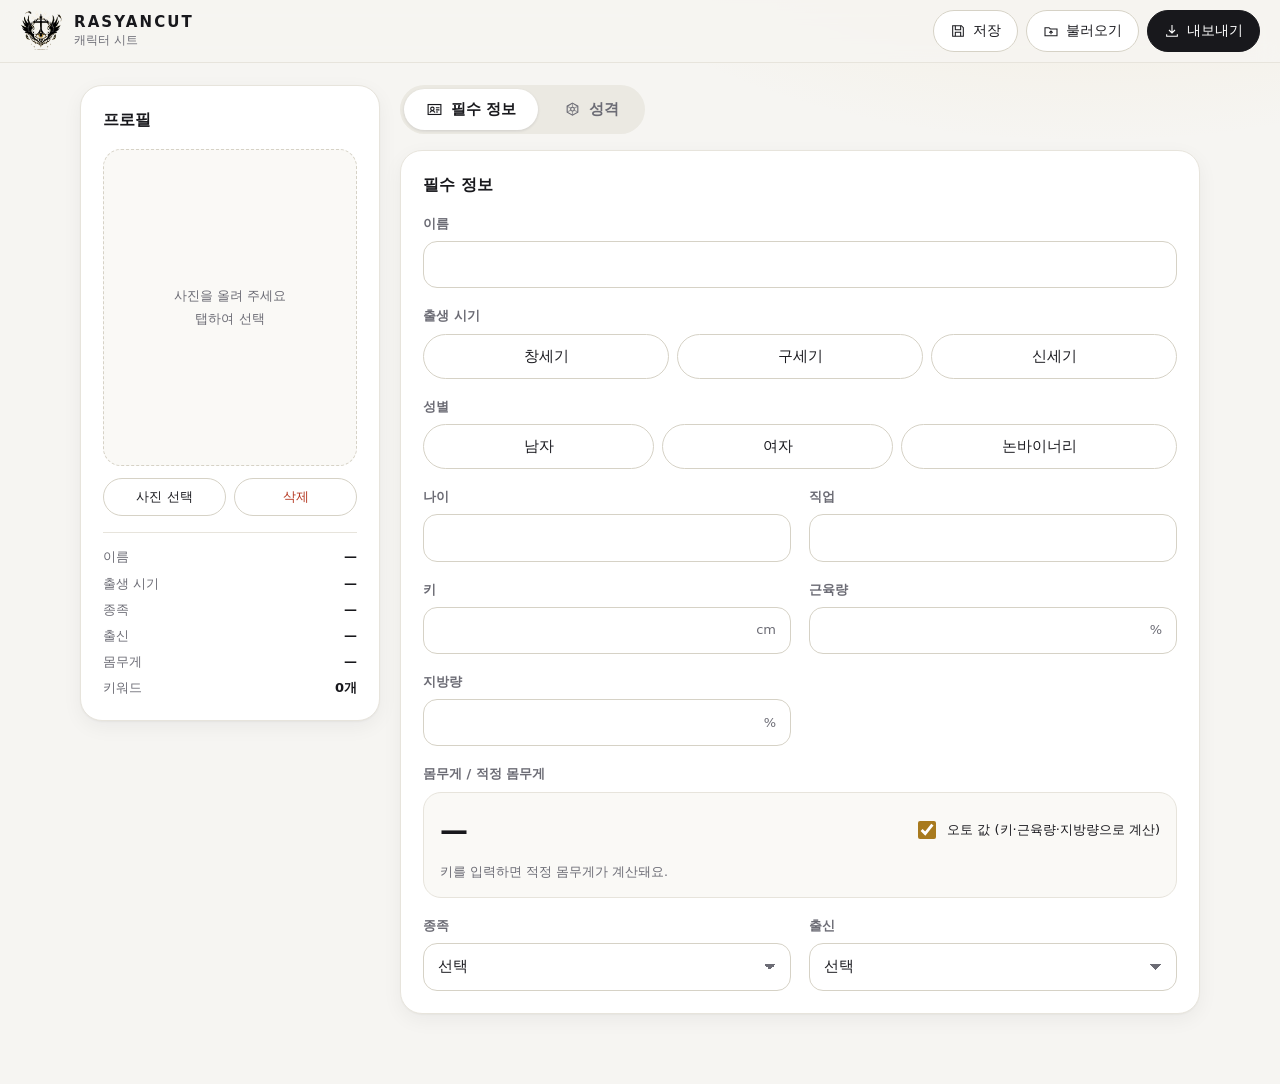
==== commit 20977c2c: "입력 화면을 밝은 미니멀 카드 디자인으로 변경, 키워드 요약 갱신 수정 Co-Authored-By: Claude Sonnet 5.5 <noreply@anthropic.com> Cl" ====
--- a/charsheet/index.html
+++ b/charsheet/index.html
@@ -6,172 +6,165 @@
 <title>라시안컷 캐릭터 시트</title>
 <style>
 :root{
-  --bg:#050507; --panel:#0c0c10; --panel2:#111117; --line:#2a2412;
-  --gold:#d4af37; --gold2:#f5d77a; --gold3:#8a6d1b; --text:#e9e4d3; --dim:#8d8671;
-  --pos:#e8c458; --neu:#aeb6c4; --neg:#c4503f; --ok:#6fd39a;
+  --bg:#f6f5f2; --panel:#ffffff; --soft:#faf9f6; --line:#e7e4dc; --line2:#d6d2c6;
+  --text:#1c1c21; --dim:#6c6c75; --ink:#18181c;
+  --gold:#a87a1e; --gold-soft:#fbf3de; --gold-line:#d9b45a;
+  --pos:#a0731a; --neu:#5f6673; --neg:#c0432a;
+  --shadow:0 1px 2px rgba(20,20,30,.04),0 6px 20px rgba(20,20,30,.05);
   --mono:ui-monospace,SFMono-Regular,Menlo,Consolas,monospace;
-  --sans:"Noto Sans KR","Malgun Gothic","Apple SD Gothic Neo",system-ui,sans-serif;
+  --sans:"Pretendard","Noto Sans KR","Apple SD Gothic Neo","Malgun Gothic",system-ui,sans-serif;
 }
 *{box-sizing:border-box;-webkit-tap-highlight-color:transparent}
-html,body{margin:0;background:var(--bg);color:var(--text);font-family:var(--sans);font-size:15px;line-height:1.5}
-body{min-height:100vh;background:
-  radial-gradient(900px 500px at 80% -10%,rgba(212,175,55,.10),transparent 60%),
-  linear-gradient(rgba(212,175,55,.035) 1px,transparent 1px) 0 0/40px 40px,
-  linear-gradient(90deg,rgba(212,175,55,.035) 1px,transparent 1px) 0 0/40px 40px,var(--bg);}
-body::after{content:"";position:fixed;inset:0;pointer-events:none;z-index:50;
-  background:repeating-linear-gradient(0deg,rgba(255,220,120,.025) 0 1px,transparent 1px 4px)}
+html,body{margin:0;background:var(--bg);color:var(--text);font-family:var(--sans);font-size:15px;line-height:1.55}
+body{min-height:100vh;background:radial-gradient(900px 420px at 85% -10%,rgba(217,180,90,.14),transparent 60%),var(--bg)}
 button,input,select,textarea{font:inherit;color:inherit}
 button{cursor:pointer}
 
 /* header */
-header{position:sticky;top:0;z-index:20;background:rgba(5,5,7,.92);backdrop-filter:blur(6px);
-  border-bottom:1px solid var(--gold3);padding:10px 16px;display:flex;gap:12px;align-items:center;flex-wrap:wrap}
-.logoimg{width:44px;height:44px;background:#f2e8d4;border:1px solid var(--gold3);padding:2px;object-fit:contain}
-.logo{display:flex;flex-direction:column;line-height:1.1;margin-right:auto}
-.logo b{font-family:var(--mono);letter-spacing:.32em;font-size:15px;
-  background:linear-gradient(90deg,var(--gold3),var(--gold2),var(--gold3),var(--gold2));background-size:300% 100%;
-  -webkit-background-clip:text;background-clip:text;color:transparent;animation:shim 6s linear infinite}
-.logo small{font-family:var(--mono);color:var(--dim);font-size:10px;letter-spacing:.2em;margin-top:3px}
-@keyframes shim{to{background-position:300% 0}}
+header{position:sticky;top:0;z-index:20;background:rgba(246,245,242,.86);backdrop-filter:blur(10px);-webkit-backdrop-filter:blur(10px);
+  border-bottom:1px solid var(--line);padding:10px 20px;display:flex;gap:12px;align-items:center;flex-wrap:wrap}
+.logoimg{width:42px;height:42px;object-fit:contain}
+.logo{display:flex;flex-direction:column;line-height:1.15;margin-right:auto}
+.logo b{font-size:15px;font-weight:700;letter-spacing:.14em;color:var(--ink)}
+.logo small{color:var(--dim);font-size:12px;margin-top:2px}
 .tools{display:flex;gap:8px;flex-wrap:wrap}
-.btn{display:inline-flex;align-items:center;gap:7px;background:transparent;border:1px solid var(--gold3);color:var(--gold2);
-  padding:8px 14px;font-size:13px;letter-spacing:.04em;clip-path:polygon(8px 0,100% 0,100% calc(100% - 8px),calc(100% - 8px) 100%,0 100%,0 8px);
-  transition:background .2s,color .2s,border-color .2s}
+.btn{display:inline-flex;align-items:center;gap:7px;background:var(--panel);border:1px solid var(--line2);color:var(--text);
+  padding:9px 16px;font-size:14px;font-weight:500;border-radius:999px;transition:background .15s,border-color .15s,box-shadow .15s,transform .1s}
 .btn svg{width:16px;height:16px}
-.btn:hover,.btn:focus-visible{background:var(--gold);color:#120e00;border-color:var(--gold);outline:0}
-.btn.solid{background:var(--gold);color:#120e00;border-color:var(--gold)}
-.btn.solid:hover{background:var(--gold2)}
-.btn.danger{border-color:#6b2a22;color:#e07a68}
-.btn.danger:hover{background:#c4503f;color:#fff;border-color:#c4503f}
+.btn:hover{border-color:var(--ink);box-shadow:var(--shadow)}
+.btn:active{transform:scale(.98)}
+.btn:focus-visible,.tab:focus-visible,.seg button:focus-visible,.chip:focus-visible{outline:2px solid var(--gold-line);outline-offset:2px}
+.btn.solid{background:var(--ink);border-color:var(--ink);color:#fff}
+.btn.solid:hover{background:#2c2c33}
+.btn.danger{color:#b4361f}
+.btn.danger:hover{border-color:#b4361f;background:#fdf1ee}
 
 /* layout */
-main{max-width:1180px;margin:0 auto;padding:18px 16px 60px;display:grid;grid-template-columns:300px 1fr;gap:18px;align-items:start}
-.panel{position:relative;background:linear-gradient(180deg,var(--panel2),var(--panel));border:1px solid var(--line);padding:16px}
-.panel::before,.panel::after{content:"";position:absolute;width:14px;height:14px;border:2px solid var(--gold);pointer-events:none}
-.panel::before{top:-1px;left:-1px;border-right:0;border-bottom:0}
-.panel::after{bottom:-1px;right:-1px;border-left:0;border-top:0}
-.cap{font-family:var(--mono);font-size:11px;letter-spacing:.22em;color:var(--gold);margin:0 0 12px;display:flex;align-items:center;gap:8px}
-.cap::after{content:"";flex:1;height:1px;background:linear-gradient(90deg,var(--gold3),transparent)}
+main{max-width:1160px;margin:0 auto;padding:22px 20px 70px;display:grid;grid-template-columns:300px 1fr;gap:20px;align-items:start}
+.panel{background:var(--panel);border:1px solid var(--line);border-radius:22px;padding:22px;box-shadow:var(--shadow)}
+.cap{font-size:16px;font-weight:700;margin:0 0 16px;color:var(--ink)}
+.cap small{font-weight:500;color:var(--dim);font-size:13px;margin-left:6px}
 
 /* profile */
-.photo{position:relative;aspect-ratio:4/5;background:#08080b;border:1px solid var(--gold3);overflow:hidden;cursor:pointer;
-  display:flex;align-items:center;justify-content:center}
+.photo{position:relative;aspect-ratio:4/5;background:var(--soft);border:1.5px dashed var(--line2);border-radius:18px;overflow:hidden;cursor:pointer;
+  display:flex;align-items:center;justify-content:center;transition:border-color .15s,background .15s}
+.photo:hover{border-color:var(--gold-line);background:var(--gold-soft)}
+.photo.has{border-style:solid}
 .photo img{width:100%;height:100%;object-fit:cover;display:none}
 .photo.has img{display:block}
-.photo .ph{font-family:var(--mono);color:var(--dim);font-size:12px;letter-spacing:.2em;text-align:center}
+.photo .ph{color:var(--dim);font-size:13px;text-align:center;line-height:1.7}
 .photo.has .ph{display:none}
-.photo::after{content:"";position:absolute;left:0;right:0;height:40%;top:-40%;pointer-events:none;
-  background:linear-gradient(180deg,transparent,rgba(245,215,122,.22),transparent);animation:scan 4s linear infinite}
-@keyframes scan{to{top:110%}}
-.prow{display:flex;gap:8px;margin-top:10px}
-.prow .btn{flex:1;justify-content:center;padding:8px 6px}
-.sum{margin-top:14px;font-family:var(--mono);font-size:12px;color:var(--dim);display:grid;gap:4px}
-.sum b{color:var(--gold2);font-weight:600}
+.prow{display:flex;gap:8px;margin-top:12px}
+.prow .btn{flex:1;justify-content:center;padding:8px 6px;font-size:13px}
+.sum{margin-top:16px;font-size:13px;color:var(--dim);display:grid;gap:6px;border-top:1px solid var(--line);padding-top:14px}
+.sum b{color:var(--ink);font-weight:600;float:right;max-width:60%;text-align:right;overflow:hidden;text-overflow:ellipsis;white-space:nowrap}
 
 /* tabs */
-.tabs{display:flex;gap:6px;margin-bottom:14px}
-.tab{flex:1;display:flex;align-items:center;justify-content:center;gap:8px;padding:11px 10px;background:var(--panel);
-  border:1px solid var(--line);color:var(--dim);letter-spacing:.06em;transition:.2s}
-.tab svg{width:18px;height:18px}
-.tab.on{color:#120e00;background:var(--gold);border-color:var(--gold);font-weight:700}
-.tab:not(.on):hover{color:var(--gold2);border-color:var(--gold3)}
+.tabs{display:inline-flex;gap:4px;margin-bottom:16px;padding:4px;background:#ebe9e2;border-radius:999px;max-width:100%}
+.tab{display:flex;align-items:center;justify-content:center;gap:8px;padding:9px 22px;background:transparent;border:0;color:var(--dim);
+  font-weight:600;border-radius:999px;transition:.2s}
+.tab svg{width:17px;height:17px}
+.tab.on{background:var(--panel);color:var(--ink);box-shadow:0 1px 3px rgba(20,20,30,.12)}
+.tab:not(.on):hover{color:var(--ink)}
 .page{display:none}
-.page.on{display:block;animation:pin .45s ease both}
-@keyframes pin{from{opacity:0;transform:translateY(10px);filter:blur(3px)}to{opacity:1;transform:none;filter:none}}
+.page.on{display:block;animation:pin .4s ease both}
+@keyframes pin{from{opacity:0;transform:translateY(10px)}to{opacity:1;transform:none}}
 
 /* form */
-.grid{display:grid;grid-template-columns:1fr 1fr;gap:14px}
-.f{display:flex;flex-direction:column;gap:6px;min-width:0}
+.grid{display:grid;grid-template-columns:1fr 1fr;gap:18px}
+.f{display:flex;flex-direction:column;gap:7px;min-width:0}
 .f.full{grid-column:1/-1}
-label,.lab{font-family:var(--mono);font-size:11px;letter-spacing:.14em;color:var(--gold)}
-input[type=text],input[type=number],select,textarea{width:100%;background:#08080b;border:1px solid var(--line);
-  padding:10px 12px;outline:0;border-radius:0;transition:border-color .2s,box-shadow .2s}
-input:focus,select:focus,textarea:focus{border-color:var(--gold);box-shadow:0 0 0 1px var(--gold3),0 0 14px rgba(212,175,55,.18)}
+label,.lab{font-size:13px;font-weight:600;color:var(--dim)}
+input[type=text],input[type=number],select,textarea{width:100%;background:var(--panel);border:1px solid var(--line2);
+  padding:11px 14px;outline:0;border-radius:14px;transition:border-color .15s,box-shadow .15s}
+input::placeholder,textarea::placeholder{color:#a9a8b0}
+input:focus,select:focus,textarea:focus{border-color:var(--gold-line);box-shadow:0 0 0 4px rgba(217,180,90,.2)}
 textarea{min-height:92px;resize:vertical}
-select{appearance:none;background-image:linear-gradient(45deg,transparent 50%,var(--gold) 50%),linear-gradient(135deg,var(--gold) 50%,transparent 50%);
-  background-position:calc(100% - 18px) 50%,calc(100% - 12px) 50%;background-size:6px 6px;background-repeat:no-repeat;padding-right:32px}
-option{background:#111;color:var(--text)}
-.seg{display:flex;flex-wrap:wrap;gap:6px}
-.seg button{flex:1 1 auto;min-width:64px;padding:9px 12px;background:#08080b;border:1px solid var(--line);color:var(--dim);transition:.15s}
-.seg button:hover{color:var(--gold2);border-color:var(--gold3)}
-.seg button.on{background:rgba(212,175,55,.16);border-color:var(--gold);color:var(--gold2);box-shadow:inset 0 0 12px rgba(212,175,55,.2)}
+select{appearance:none;background-image:linear-gradient(45deg,transparent 50%,var(--dim) 50%),linear-gradient(135deg,var(--dim) 50%,transparent 50%);
+  background-position:calc(100% - 20px) 50%,calc(100% - 14px) 50%;background-size:6px 6px;background-repeat:no-repeat;padding-right:36px}
+.seg{display:flex;flex-wrap:wrap;gap:8px}
+.seg button{flex:1 1 auto;min-width:64px;padding:10px 14px;background:var(--panel);border:1px solid var(--line2);color:var(--text);border-radius:999px;font-weight:500;transition:.15s}
+.seg button:hover{border-color:var(--gold-line)}
+.seg button.on{background:var(--gold-soft);border-color:var(--gold-line);color:#6b4a0c;font-weight:700}
 .unit{position:relative}
-.unit input{padding-right:46px}
-.unit span{position:absolute;right:12px;top:50%;transform:translateY(-50%);color:var(--dim);font-family:var(--mono);font-size:12px}
-
-.wbox{border:1px dashed var(--gold3);padding:12px;display:grid;gap:8px;background:rgba(212,175,55,.04)}
-.wbig{font-family:var(--mono);font-size:26px;color:var(--gold2);letter-spacing:.04em}
-.wbig small{font-size:13px;color:var(--dim)}
+.unit input{padding-right:48px}
+.unit span{position:absolute;right:15px;top:50%;transform:translateY(-50%);color:var(--dim);font-size:13px}
+
+.wbox{border:1px solid var(--line);padding:16px;display:grid;gap:10px;background:var(--soft);border-radius:18px}
+.wbig{font-size:28px;font-weight:700;color:var(--ink);letter-spacing:-.01em}
+.wbig small{font-size:14px;color:var(--dim);font-weight:500}
 .wrow{display:flex;justify-content:space-between;align-items:center;gap:10px;flex-wrap:wrap}
-.tog{display:inline-flex;align-items:center;gap:8px;cursor:pointer;font-size:13px;color:var(--text);letter-spacing:0;font-family:var(--sans)}
+.tog{display:inline-flex;align-items:center;gap:8px;cursor:pointer;font-size:13px;color:var(--text);font-weight:500}
 .tog input{accent-color:var(--gold);width:18px;height:18px}
-.hint{color:var(--dim);font-size:12px}
+.hint{color:var(--dim);font-size:12.5px}
 
 /* keywords */
 .filters{display:flex;gap:6px;flex-wrap:wrap;margin-bottom:12px}
-.filters button{padding:7px 14px;background:#08080b;border:1px solid var(--line);color:var(--dim);font-size:13px}
-.filters button.on{border-color:var(--gold);color:#120e00;background:var(--gold);font-weight:700}
-.chips{display:flex;flex-wrap:wrap;gap:7px;max-height:300px;overflow:auto;padding:2px 4px 2px 0}
-.chip{padding:6px 12px;border:1px solid var(--line);background:#08080b;color:var(--dim);font-size:13px;transition:.15s;border-radius:0}
+.filters button{padding:7px 16px;background:var(--panel);border:1px solid var(--line2);color:var(--dim);font-size:13px;font-weight:600;border-radius:999px}
+.filters button.on{border-color:var(--ink);color:#fff;background:var(--ink)}
+.chips{display:flex;flex-wrap:wrap;gap:8px;max-height:300px;overflow:auto;padding:2px 4px 2px 0}
+.chip{padding:7px 14px;border:1px solid var(--line2);background:var(--panel);color:var(--text);font-size:13.5px;transition:.15s;border-radius:999px}
 .chip[data-c=pos]{--cc:var(--pos)} .chip[data-c=neu]{--cc:var(--neu)} .chip[data-c=neg]{--cc:var(--neg)}
 .chip:hover{color:var(--cc);border-color:var(--cc)}
-.chip.on{color:#0a0a0a;background:var(--cc);border-color:var(--cc);font-weight:600}
+.chip.on{color:#fff;background:var(--cc);border-color:var(--cc);font-weight:600}
 .selbox{margin-top:12px;font-size:13px;color:var(--dim)}
-.selbox b{color:var(--gold2)}
+.selbox b{color:var(--ink)}
 
 /* modal */
-.modal{position:fixed;inset:0;z-index:60;background:rgba(0,0,0,.78);display:none;align-items:center;justify-content:center;padding:14px}
-.modal.on{display:flex;animation:fade .25s ease}
+.modal{position:fixed;inset:0;z-index:60;background:rgba(24,24,28,.42);backdrop-filter:blur(3px);display:none;align-items:center;justify-content:center;padding:14px}
+.modal.on{display:flex;animation:fade .2s ease}
 @keyframes fade{from{opacity:0}to{opacity:1}}
-.box{width:min(960px,100%);max-height:94vh;overflow:auto;position:relative;background:var(--panel);border:1px solid var(--gold3);padding:18px}
-.box h3{margin:0 0 14px;font-family:var(--mono);letter-spacing:.2em;font-size:14px;color:var(--gold2)}
-.x{position:absolute;right:10px;top:10px;background:transparent;border:1px solid var(--line);color:var(--dim);width:34px;height:34px}
-.x:hover{color:var(--gold2);border-color:var(--gold)}
+.box{width:min(960px,100%);max-height:94vh;overflow:auto;position:relative;background:var(--panel);border-radius:24px;padding:24px;box-shadow:0 24px 60px rgba(20,20,30,.25)}
+.box h3{margin:0 0 16px;font-size:17px;font-weight:700;color:var(--ink)}
+.x{position:absolute;right:14px;top:14px;background:var(--soft);border:1px solid var(--line);color:var(--dim);width:36px;height:36px;border-radius:50%}
+.x:hover{color:var(--ink);border-color:var(--line2)}
 .exgrid{display:grid;grid-template-columns:1fr;gap:16px}
-.exgrid img{width:100%;height:auto;border:1px solid var(--line);max-height:70vh;object-fit:contain;background:#000}
-.exgrid canvas{width:100%;height:auto;border:1px solid var(--line);background:#000;max-height:70vh;object-fit:contain}
-.exctl{display:grid;grid-template-columns:repeat(auto-fit,minmax(220px,1fr));gap:12px;align-content:start}
-.slot{display:flex;gap:8px;align-items:center;border:1px solid var(--line);padding:8px 10px;margin-bottom:8px;background:#08080b}
-.slot .nm{flex:1;min-width:0;overflow:hidden;text-overflow:ellipsis;white-space:nowrap}
-.slot small{color:var(--dim);display:block;font-family:var(--mono);font-size:11px}
-.slot .btn{padding:6px 10px;font-size:12px}
-.empty{color:var(--dim);padding:14px;border:1px dashed var(--line);text-align:center}
+.exgrid img{width:100%;height:auto;border-radius:14px;max-height:70vh;object-fit:contain;background:#eceae4}
+.exgrid canvas{width:100%;height:auto;border-radius:14px;max-height:70vh;object-fit:contain;background:#eceae4}
+.exctl{display:grid;grid-template-columns:repeat(auto-fit,minmax(220px,1fr));gap:14px;align-content:start}
+.slot{display:flex;gap:8px;align-items:center;border:1px solid var(--line);padding:10px 12px;margin-bottom:8px;background:var(--soft);border-radius:14px}
+.slot .nm{flex:1;min-width:0;overflow:hidden;text-overflow:ellipsis;white-space:nowrap;font-weight:600}
+.slot small{color:var(--dim);display:block;font-size:12px;font-weight:400}
+.slot .btn{padding:6px 12px;font-size:12px}
+.empty{color:var(--dim);padding:18px;border:1.5px dashed var(--line2);text-align:center;border-radius:14px}
 
 /* transition overlay */
 #tr{position:fixed;inset:0;z-index:100;pointer-events:none;display:flex;align-items:center;justify-content:center;visibility:hidden}
 #tr.run{visibility:visible;animation:trbg .62s ease both}
-#tr .bar{position:absolute;left:0;right:0;height:3px;background:var(--gold2);box-shadow:0 0 22px 6px rgba(245,215,122,.6);top:0}
+#tr .bar{position:absolute;left:0;right:0;height:3px;background:var(--gold-line);box-shadow:0 0 18px 4px rgba(217,180,90,.5);top:0}
 #tr.run .bar{animation:bar .62s linear both}
-#tr .ico{width:64px;height:64px;color:var(--gold2);opacity:0}
+#tr .ico{width:64px;height:64px;color:var(--gold);opacity:0}
 #tr.run .ico{animation:ico .62s ease both}
 #tr .ico svg{width:100%;height:100%}
-@keyframes trbg{0%{background:rgba(5,5,7,0)}35%,65%{background:rgba(5,5,7,.88)}100%{background:rgba(5,5,7,0)}}
+@keyframes trbg{0%{background:rgba(246,245,242,0)}35%,65%{background:rgba(246,245,242,.92)}100%{background:rgba(246,245,242,0)}}
 @keyframes bar{from{top:0}to{top:100%}}
 @keyframes ico{0%{opacity:0;transform:scale(.6) rotate(-30deg)}40%,60%{opacity:1;transform:scale(1) rotate(0)}100%{opacity:0;transform:scale(1.25) rotate(20deg)}}
 
-.toast{position:fixed;left:50%;bottom:22px;transform:translate(-50%,30px);z-index:120;background:#120e00;border:1px solid var(--gold);
-  color:var(--gold2);padding:10px 18px;opacity:0;transition:.3s;pointer-events:none;font-size:13px;max-width:90vw}
+.toast{position:fixed;left:50%;bottom:24px;transform:translate(-50%,30px);z-index:120;background:var(--ink);
+  color:#fff;padding:11px 20px;border-radius:999px;opacity:0;transition:.3s;pointer-events:none;font-size:13.5px;max-width:90vw;box-shadow:var(--shadow)}
 .toast.on{opacity:1;transform:translate(-50%,0)}
 
 @media(max-width:860px){
   main{grid-template-columns:1fr}
   .profile{display:grid;grid-template-columns:150px 1fr;gap:14px;align-items:start}
   .profile .cap{grid-column:1/-1;margin:0}
-  .sum{margin-top:0}
-  .exgrid{grid-template-columns:1fr}
+  .sum{margin-top:0;border-top:0;padding-top:0}
 }
 @media(max-width:560px){
+  header{padding:10px 14px}
+  main{padding:16px 14px 60px}
+  .panel{padding:18px;border-radius:20px}
   .grid{grid-template-columns:1fr}
-  .tools{width:100%} .tools .btn{flex:1;justify-content:center;padding:9px 6px}
+  .tools{width:100%} .tools .btn{flex:1;justify-content:center;padding:10px 6px}
   .profile{grid-template-columns:120px 1fr}
-  .tab span{font-size:13px}
+  .tabs{display:flex;width:100%} .tab{flex:1;padding:9px 10px}
 }
 @media(prefers-reduced-motion:reduce){*{animation-duration:.01s!important}}
 </style>
 </head>
 <body>
 <header>
-  <img class="logoimg" id="logoImg" alt="RASYANCUT" width="44" height="44"><div class="logo"><b>RASYANCUT</b><small>CHARACTER SHEET TERMINAL</small></div>
+  <img class="logoimg" id="logoImg" alt="RASYANCUT" width="44" height="44"><div class="logo"><b>RASYANCUT</b><small>캐릭터 시트</small></div>
   <div class="tools">
     <button class="btn" id="bSave"></button>
     <button class="btn" id="bLoad"></button>
@@ -181,9 +174,9 @@
 
 <main>
   <aside class="panel profile">
-    <p class="cap">PROFILE</p>
+    <p class="cap">프로필</p>
     <div>
-      <div class="photo" id="photo"><img id="photoImg" alt=""><div class="ph">NO IMAGE<br>탭하여 사진 선택</div></div>
+      <div class="photo" id="photo"><img id="photoImg" alt=""><div class="ph">사진을 올려 주세요<br>탭하여 선택</div></div>
       <div class="prow">
         <button class="btn" id="bPhoto">사진 선택</button>
         <button class="btn danger" id="bPhotoDel">삭제</button>
@@ -201,7 +194,7 @@
 
     <!-- 필수 정보 -->
     <div class="page panel on" id="p-basic">
-      <p class="cap">ESSENTIAL DATA / 필수 정보</p>
+      <p class="cap">필수 정보</p>
       <div class="grid">
         <div class="f full"><label for="name">이름</label><input type="text" id="name" data-k="name" autocomplete="off"></div>
         <div class="f full"><span class="lab">출생 시기</span><div class="seg" data-seg="era" data-opts="창세기,구세기,신세기"></div></div>
@@ -229,7 +222,7 @@
 
     <!-- 성격 -->
     <div class="page panel" id="p-mind">
-      <p class="cap">PERSONALITY / 성격</p>
+      <p class="cap">성격</p>
       <div class="f" style="margin-bottom:16px">
         <span class="lab">성격 키워드</span>
         <div class="filters" id="filters"></div>
@@ -239,6 +232,7 @@
       <div class="grid">
         <div class="f full"><label for="emotion">감정 반응 방식</label><textarea id="emotion" data-k="emotion"></textarea></div>
         <div class="f full"><span class="lab">말투</span><div class="seg" data-seg="tone" data-opts="존댓말,반존댓말,반말"></div></div>
+        <div class="f full"><span class="lab">어록 (대표 대사 3개)</span><input type="text" id="quote1" data-k="quote1" placeholder="어록 1" autocomplete="off"><input type="text" id="quote2" data-k="quote2" placeholder="어록 2" autocomplete="off"><input type="text" id="quote3" data-k="quote3" placeholder="어록 3" autocomplete="off"></div>
         <div class="f full"><label for="habit">버릇</label><textarea id="habit" data-k="habit"></textarea></div>
         <div class="f"><label for="likes">좋아하는 것</label><textarea id="likes" data-k="likes"></textarea></div>
         <div class="f"><label for="dislikes">싫어하는 것</label><textarea id="dislikes" data-k="dislikes"></textarea></div>
@@ -256,7 +250,7 @@
 <div class="modal" id="mExport">
   <div class="box">
     <button class="x" data-close>✕</button>
-    <h3>EXPORT / 내보내기</h3>
+    <h3>내보내기</h3>
     <div class="exgrid">
       <div class="exview"><canvas id="exCanvas"></canvas><img id="exImg" alt="캐릭터 시트" hidden></div>
       <div class="exctl">
@@ -278,7 +272,7 @@
 <div class="modal" id="mSave">
   <div class="box" style="width:min(640px,100%)">
     <button class="x" data-close>✕</button>
-    <h3>SAVE / LOAD · 저장 · 불러오기</h3>
+    <h3>저장 · 불러오기</h3>
     <div class="prow" style="margin:0 0 14px;flex-wrap:wrap">
       <button class="btn solid" id="slotSave">현재 시트를 브라우저에 저장</button>
       <button class="btn" id="fileSave">파일(.json)로 저장</button>
@@ -327,7 +321,7 @@
 const CATOF={}; Object.keys(KW).forEach(c=>KW[c].forEach(k=>CATOF[k]=c));
 
 const DEF=()=>({name:'',era:'',gender:'',age:'',height:'',muscle:'',fat:'',weightAuto:true,weightManual:'',race:'',job:'',origin:'',
-  keywords:[],emotion:'',tone:'',habit:'',likes:'',dislikes:'',values:'',pros:'',cons:'',trauma:'',secret:'',photo:''});
+  keywords:[],emotion:'',tone:'',quote1:'',quote2:'',quote3:'',habit:'',likes:'',dislikes:'',values:'',pros:'',cons:'',trauma:'',secret:'',photo:''});
 const DRAFT='rc_charsheet_draft', SLOTS='rc_charsheet_slots';
 let S=DEF();
 try{const d=JSON.parse(localStorage.getItem(DRAFT)||'null'); if(d) S=Object.assign(DEF(),d)}catch(e){}
@@ -388,7 +382,7 @@
 $('#chips').addEventListener('click',e=>{
   const b=e.target.closest('.chip'); if(!b) return; const k=b.dataset.kw, i=S.keywords.indexOf(k);
   if(i>=0) S.keywords.splice(i,1); else S.keywords.push(k);
-  b.classList.toggle('on'); drawSel(); draft();
+  b.classList.toggle('on'); drawSel(); syncDerived(); draft();
 });
 function drawSel(){
   const n=S.keywords.length;
@@ -427,8 +421,7 @@
   const h=parseFloat(S.height);
   if(w&&h>0) hint+=' (BMI '+fmt1(w/((h/100)*(h/100)))+')';
   $('#wHint').textContent=hint;
-  $('#sum').innerHTML=[['NAME',S.name||'—'],['ERA',S.era||'—'],['RACE',S.race||'—'],['ORIGIN',S.origin||'—'],['WEIGHT',w?fmt1(w)+' kg':'—'],['KEYWORDS',S.keywords.length+'개']]
-    .map(([k,v])=>'<div>'+k+' <b></b></div>').join('');
+  $('#sum').innerHTML=[['이름'],['출생 시기'],['종족'],['출신'],['몸무게'],['키워드']].map(([k])=>'<div>'+k+' <b></b></div>').join('');
   $$('#sum b').forEach((b,i)=>b.textContent=[S.name||'—',S.era||'—',S.race||'—',S.origin||'—',w?fmt1(w)+' kg':'—',S.keywords.length+'개'][i]);
 }
 function syncAll(){
@@ -541,8 +534,11 @@
   const tw=ctx.measureText(t).width;ls(ctx,'0px');
   ctx.fillRect(x+26+tw+14,y-7,Math.max(0,w-(26+tw+14)),1.5);
 }
+function rr(ctx,x,y,w,h,r){r=Math.min(r,w/2,h/2);ctx.beginPath();ctx.moveTo(x+r,y);ctx.arcTo(x+w,y,x+w,y+h,r);ctx.arcTo(x+w,y+h,x,y+h,r);ctx.arcTo(x,y+h,x,y,r);ctx.arcTo(x,y,x+w,y,r);ctx.closePath()}
+let BOXN=0;
 function box(ctx,x,y,w,h,title){
-  ctx.strokeStyle=INK;ctx.lineWidth=2;ctx.strokeRect(x+1,y+1,w-2,h-2);
+  ctx.fillStyle=PDIM;ctx.font='500 11px '+MONO;ctx.textAlign='right';ls(ctx,'1px');ctx.fillText('SEC-'+String(++BOXN).padStart(2,'0'),x+w-22,y+19);ls(ctx,'0px');ctx.textAlign='left';
+  rr(ctx,x+1,y+1,w-2,h-2,26);ctx.fillStyle='rgba(255,250,236,.5)';ctx.fill();ctx.strokeStyle=INK;ctx.lineWidth=2;ctx.stroke();
   secTitle(ctx,title,x+18,y+38,w-36);
 }
 function textMeasure(ctx,v,w){
@@ -552,6 +548,15 @@
 function textBody(ctx,m,v,x,y){
   ctx.font='400 20px '+SERIF;ctx.fillStyle=v?INK:FAINT;ctx.textAlign='left';
   m.l.forEach((t,i)=>ctx.fillText(t,x+24,y+82+i*31));
+}
+function cross(ctx,x,y,r){
+  ctx.strokeStyle=INK;ctx.lineWidth=1.5;ctx.beginPath();ctx.moveTo(x-r,y);ctx.lineTo(x+r,y);ctx.moveTo(x,y-r);ctx.lineTo(x,y+r);ctx.stroke();
+  ctx.strokeStyle=GLD;ctx.beginPath();ctx.arc(x,y,r*.55,0,Math.PI*2);ctx.stroke();
+}
+function barcode(ctx,x,y,h,hc){
+  ctx.fillStyle=INK;let cx=x;
+  for(let i=0;i<46;i++){const v=parseInt(hc[i%8],16),bw=2+((v+i*7)%4);if(i%2===0)ctx.fillRect(cx,y,bw,h);cx+=bw+1+((v+i)%3)}
+  return cx;
 }
 function emblem(ctx,cx,cy){
   ctx.fillStyle=INK;
@@ -572,35 +577,39 @@
 }
 function frame(ctx,W,H){
   ctx.fillStyle=INK;ctx.fillRect(0,0,W,H);
-  const x0=18,y0=18,x1=W-18,y1=H-84,c=30;
-  ctx.beginPath();ctx.moveTo(x0+c,y0);ctx.lineTo(x1-c,y0);ctx.lineTo(x1,y0+c);ctx.lineTo(x1,y1-c);ctx.lineTo(x1-c,y1);
-  ctx.lineTo(x0+c,y1);ctx.lineTo(x0,y1-c);ctx.lineTo(x0,y0+c);ctx.closePath();
-  ctx.fillStyle=PAPER;ctx.fill();
+  const x0=18,y0=18,x1=W-18,y1=H-84,R=58;
+  rr(ctx,x0,y0,x1-x0,y1-y0,R);ctx.fillStyle=PAPER;ctx.fill();
   const g=ctx.createRadialGradient(W/2,H/2,H*.25,W/2,H/2,W*.62);g.addColorStop(0,'rgba(120,90,40,0)');g.addColorStop(1,'rgba(120,90,40,.16)');
-  ctx.save();ctx.clip();ctx.fillStyle=g;ctx.fillRect(0,0,W,H);ctx.restore();
+  ctx.save();ctx.clip();ctx.fillStyle=g;ctx.fillRect(0,0,W,H);
+  ctx.fillStyle='rgba(23,17,15,.13)';for(let gx=x0+20;gx<x1;gx+=24)for(let gy=y0+20;gy<y1;gy+=24)ctx.fillRect(gx,gy,2,2);
+  ctx.fillStyle='rgba(184,150,60,.5)';for(let gx=x0+20;gx<x1;gx+=120)for(let gy=y0+20;gy<y1;gy+=120)ctx.fillRect(gx-3,gy,8,2),ctx.fillRect(gx,gy-3,2,8);
+  ctx.restore();
   // 상단 중앙 노치
   const mx=W/2;ctx.fillStyle=INK;ctx.beginPath();
   ctx.moveTo(mx-225,0);ctx.lineTo(mx+225,0);ctx.lineTo(mx+225,22);ctx.lineTo(mx+135,22);ctx.lineTo(mx+62,66);ctx.lineTo(mx-62,66);ctx.lineTo(mx-135,22);ctx.lineTo(mx-225,22);ctx.closePath();ctx.fill();
   ctx.strokeStyle=GLD;ctx.lineWidth=1.5;ctx.beginPath();ctx.moveTo(mx-120,18);ctx.lineTo(mx-56,58);ctx.lineTo(mx+56,58);ctx.lineTo(mx+120,18);ctx.stroke();
   star(ctx,mx,36,16,GLD);
-  // 모서리 금색 장식
-  ctx.strokeStyle=GLD;ctx.lineWidth=2;
-  [[x0,y0,1,1],[x1,y0,-1,1],[x0,y1,1,-1],[x1,y1,-1,-1]].forEach(([x,y,sx,sy])=>{
-    ctx.beginPath();ctx.moveTo(x+sx*14,y+sy*86);ctx.lineTo(x+sx*14,y+sy*(14+c*.4));ctx.lineTo(x+sx*(14+c*.4),y+sy*14);ctx.lineTo(x+sx*86,y+sy*14);ctx.stroke();
-    ctx.beginPath();ctx.moveTo(x+sx*24,y+sy*58);ctx.lineTo(x+sx*24,y+sy*(24+c*.3));ctx.lineTo(x+sx*(24+c*.3),y+sy*24);ctx.lineTo(x+sx*58,y+sy*24);ctx.stroke();
-    star(ctx,x+sx*32,y+sy*32,6,GLD);
-  });
+  // 안쪽 금색 곡선 테두리
+  rr(ctx,x0+14,y0+14,x1-x0-28,y1-y0-28,R-14);ctx.strokeStyle=GLD;ctx.lineWidth=1.5;ctx.stroke();
+  rr(ctx,x0+22,y0+22,x1-x0-44,y1-y0-44,R-22);ctx.strokeStyle='rgba(184,150,60,.35)';ctx.lineWidth=1;ctx.stroke();
+  [[x0,y0,1,1],[x1,y0,-1,1],[x0,y1,1,-1],[x1,y1,-1,-1]].forEach(([x,y,sx,sy])=>star(ctx,x+sx*40,y+sy*40,8,GLD));
+  // 가장자리 눈금
+  ctx.strokeStyle=GLD;ctx.lineWidth=1;
+  for(let x=130,i=0;x<W-130;x+=20,i++){ if(Math.abs(x-W/2)<250) continue; const l=i%5===0?11:5;
+    ctx.beginPath();ctx.moveTo(x,y0+24);ctx.lineTo(x,y0+24+l);ctx.moveTo(x,y1-24);ctx.lineTo(x,y1-24-l);ctx.stroke()}
+  for(let y=130,i=0;y<y1-110;y+=20,i++){const l=i%5===0?11:5;
+    ctx.beginPath();ctx.moveTo(x0+24,y);ctx.lineTo(x0+24+l,y);ctx.moveTo(x1-24,y);ctx.lineTo(x1-24-l,y);ctx.stroke()}
   // 하단 바
   const by=H-42;ctx.fillStyle=GLD;ctx.font='500 14px '+MONO;ctx.textAlign='left';ls(ctx,'3px');
   ctx.fillText('RASYANCUT ARCHIVE  //  No. '+hashCode(S.name+'|'+S.race+'|'+S.origin),M,by+5);
-  ctx.textAlign='right';ctx.fillText(new Date().toISOString().slice(0,10),W-M,by+5);ls(ctx,'0px');
+  ctx.textAlign='right';ctx.fillText('SYS 1.0  //  STATUS: ACTIVE  //  '+new Date().toISOString().slice(0,10),W-M,by+5);ls(ctx,'0px');
   star(ctx,mx,by,13,GLD);ctx.fillStyle=GLD;ctx.fillRect(mx-420,by-.5,380,1.5);ctx.fillRect(mx+40,by-.5,380,1.5);
   ctx.textAlign='left';
 }
 
 function layout(ctx,H,opt,img,draw){
   const W=CW; ctx.textBaseline='alphabetic';
-  if(draw) frame(ctx,W,H);
+  if(draw){BOXN=0;frame(ctx,W,H)}
   const CAT=['pos','neu','neg'], CL={pos:'POSITIVE · 긍정',neu:'NEUTRAL · 중립',neg:'NEGATIVE · 부정'};
 
   /* 헤더 */
@@ -609,6 +618,10 @@
     ctx.fillStyle=INK;ctx.textAlign='left';ctx.font='800 58px '+SERIF;ctx.fillText('CHARACTER',296,98);ctx.fillText('SHEET',296,156);
     ctx.font='700 24px '+SERIF;ctx.fillText('캐릭터 설정',298,192);
     star(ctx,516,150,12,PDIM);ctx.fillStyle=INK;ctx.fillRect(542,148,548,2);
+    const hc=hashCode(S.name+'|'+S.race+'|'+S.origin);
+    const bxe=barcode(ctx,760,80,34,hc);
+    ctx.fillStyle=PDIM;ctx.font='500 11px '+MONO;ctx.textAlign='left';ls(ctx,'2px');ctx.fillText('ID '+hc+'  ·  REV 1.0',760,128);ls(ctx,'0px');
+    ctx.strokeStyle=INK;ctx.lineWidth=1.5;ctx.beginPath();ctx.moveTo(754,74);ctx.lineTo(754,118);ctx.moveTo(754,74);ctx.lineTo(764,74);ctx.moveTo(754,118);ctx.lineTo(764,118);ctx.stroke();
   }
 
   /* 왼쪽: 프로필 카드 */
@@ -619,19 +632,21 @@
     ['종족',S.race],['직업',S.job],['출신',S.origin],['말투',S.tone]];
   const cardH=170+rows.length*40+22;
   if(draw){
-    ctx.strokeStyle=INK;ctx.lineWidth=3;
-    const x=M,y=y1,c=18;ctx.beginPath();ctx.moveTo(x+c,y);ctx.lineTo(x+cw-c,y);ctx.lineTo(x+cw,y+c);ctx.lineTo(x+cw,y+cardH-c);ctx.lineTo(x+cw-c,y+cardH);
-    ctx.lineTo(x+c,y+cardH);ctx.lineTo(x,y+cardH-c);ctx.lineTo(x,y+c);ctx.closePath();ctx.stroke();
+    const x=M,y=y1;rr(ctx,x,y,cw,cardH,44);ctx.fillStyle='rgba(255,250,236,.5)';ctx.fill();ctx.strokeStyle=INK;ctx.lineWidth=3;ctx.stroke();
     ctx.fillStyle=INK;ctx.textAlign='left';
     fit(ctx,S.name||'—',cw-56,38,'700',SERIF);ctx.fillText(S.name||'—',x+26,y+62);
     ctx.font='400 17px '+SERIF;ctx.fillStyle=PDIM;ctx.fillText([S.race,S.job].filter(Boolean).join(' · ')||'—',x+27,y+92);
-    ctx.fillStyle=INK;ctx.fillRect(x+18,y+112,cw-36,2);
+    ctx.fillStyle=INK;rr(ctx,x+26,y+111,cw-52,3,1.5);ctx.fill();
     secTitle(ctx,'PROFILE',x+22,y+150,cw-44);
     rows.forEach(([l,v],i)=>{
       const ry=y+170+i*40;
-      ctx.fillStyle=INK;ctx.fillRect(x+26,ry,96,27);
+      ctx.fillStyle=INK;rr(ctx,x+26,ry,96,27,13.5);ctx.fill();
       ctx.fillStyle=PAPER;ctx.font='700 14px '+FONT;ctx.textAlign='center';ctx.fillText(l,x+26+48,ry+19);
       ctx.textAlign='left';ctx.fillStyle=v?INK:FAINT;fit(ctx,v||'—',cw-26-96-36-10,18,'500',SERIF);ctx.fillText(v||'—',x+26+96+14,ry+20);
+      if((l==='근육량'||l==='지방량')&&v){
+        const pc=parseFloat(v)||0,mx2=l==='근육량'?60:50,on=Math.max(0,Math.min(10,Math.round(pc/mx2*10)));
+        for(let k=0;k<10;k++){const gx=x+cw-26-102+k*10.2;rr(ctx,gx,ry+7,8,14,2);if(k<on){ctx.fillStyle=INK;ctx.fill()}else{ctx.strokeStyle=FAINT;ctx.lineWidth=1.2;ctx.stroke()}}
+      }
     });
   }
 
@@ -645,18 +660,22 @@
     // 키 눈금
     const bx=484;ctx.strokeStyle=INK;ctx.lineWidth=2.5;
     ctx.beginPath();ctx.moveTo(bx,py);ctx.lineTo(bx,py+ph);ctx.moveTo(bx-16,py);ctx.lineTo(bx+16,py);ctx.moveTo(bx-16,py+ph);ctx.lineTo(bx+16,py+ph);ctx.stroke();
-    ctx.lineWidth=1.2;for(let i=1;i<10;i++){const ty=py+ph*i/10;ctx.beginPath();ctx.moveTo(bx-(i===5?14:8),ty);ctx.lineTo(bx+(i===5?14:8),ty);ctx.stroke()}
+    ctx.lineWidth=1.2;const hv=parseFloat(S.height);
+    for(let i=0;i<=10;i++){const ty=py+ph*i/10;ctx.strokeStyle=INK;ctx.beginPath();ctx.moveTo(bx-(i===5?14:8),ty);ctx.lineTo(bx+(i===5?14:8),ty);ctx.stroke();
+      if(hv>0&&i!==5){ctx.fillStyle=PDIM;ctx.font='500 11px '+MONO;ctx.textAlign='right';ctx.fillText(String(Math.round(hv*(1-i/10)*10)/10),bx-20,ty+4)}}
     const hl=(S.height!==''?S.height:'—')+' CM';ctx.font='700 21px '+SERIF;const hw=ctx.measureText(hl).width+22;
-    ctx.fillStyle=PAPER;ctx.fillRect(bx-hw/2,py+ph/2-18,hw,36);ctx.fillStyle=INK;ctx.textAlign='center';ctx.fillText(hl,bx,py+ph/2+8);
+    ctx.fillStyle=PAPER;rr(ctx,bx-hw/2,py+ph/2-18,hw,36,18);ctx.fill();ctx.fillStyle=INK;ctx.textAlign='center';ctx.fillText(hl,bx,py+ph/2+8);
     // 사진
     ctx.strokeStyle=INK;ctx.lineWidth=2;
     if(img){
       const r=Math.min(pw/img.width,ph/img.height),dw=img.width*r,dh=img.height*r;
-      ctx.drawImage(img,pfx+(pw-dw)/2,py+(ph-dh)/2,dw,dh);ctx.strokeRect(pfx+1,py+1,pw-2,ph-2);
+      ctx.save();rr(ctx,pfx,py,pw,ph,40);ctx.clip();ctx.drawImage(img,pfx+(pw-dw)/2,py+(ph-dh)/2,dw,dh);ctx.restore();rr(ctx,pfx+1,py+1,pw-2,ph-2,40);ctx.stroke();
     }else{
-      ctx.setLineDash([10,8]);ctx.strokeRect(pfx+1,py+1,pw-2,ph-2);ctx.setLineDash([]);
+      rr(ctx,pfx+1,py+1,pw-2,ph-2,40);ctx.fillStyle='rgba(255,250,236,.4)';ctx.fill();ctx.setLineDash([10,8]);ctx.stroke();ctx.setLineDash([]);
       ctx.fillStyle=FAINT;ctx.font='500 18px '+MONO;ls(ctx,'4px');ctx.fillText('NO IMAGE',pfx+pw/2,py+ph/2);ls(ctx,'0px');
     }
+    [[pfx,py],[pfx+pw,py],[pfx,py+ph],[pfx+pw,py+ph]].forEach(([cx,cy])=>cross(ctx,cx,cy,11));
+    ctx.fillStyle=PDIM;ctx.font='500 12px '+MONO;ls(ctx,'2px');ctx.textAlign='left';ctx.fillText('IMG // PORTRAIT  '+pw+' × '+ph+'  FIT:CONTAIN',pfx,py+ph+32);ls(ctx,'0px');
     ctx.textAlign='left';
   }
 
@@ -673,8 +692,8 @@
         if(x+kw>cx+cwid){x=cx;yy+=44}
         if(d){
           ctx.lineWidth=2;ctx.strokeStyle=INK;ctx.setLineDash(c==='neg'?[6,4]:[]);
-          if(c==='pos'){ctx.fillStyle=INK;ctx.fillRect(x,yy,kw,34);ctx.fillStyle=PAPER}
-          else{ctx.strokeRect(x+1,yy+1,kw-2,32);ctx.fillStyle=INK}
+          if(c==='pos'){rr(ctx,x,yy,kw,34,17);ctx.fillStyle=INK;ctx.fill();ctx.fillStyle=PAPER}
+          else{rr(ctx,x+1,yy+1,kw-2,32,16);ctx.stroke();ctx.fillStyle=INK}
           ctx.setLineDash([]);ctx.font='500 18px '+SERIF;ctx.textAlign='left';ctx.fillText(k,x+15,yy+24);
         }
         x+=kw+10;
@@ -692,10 +711,25 @@
   const em=textMeasure(ctx,S.emotion,w3);
   if(draw){box(ctx,x3,y,w3,em.h,'감정 반응 방식');textBody(ctx,em,S.emotion,x3,y)}
   y+=em.h+24;
+  const qs=[S.quote1,S.quote2,S.quote3].map(v=>(v||'').trim()).filter(Boolean);
+  ctx.font='400 21px '+SERIF;
+  const ql=qs.map(q=>wrap(ctx,q,w3-48-44)), qh=Math.max(120,70+(ql.length?ql.reduce((a,l)=>a+l.length*32+16,0):32)+8);
+  if(draw){
+    box(ctx,x3,y,w3,qh,'QUOTES · 어록');
+    let qy=y+84;ctx.textAlign='left';
+    if(!ql.length){ctx.fillStyle=FAINT;ctx.font='400 20px '+SERIF;ctx.fillText('—',x3+24,qy)}
+    ql.forEach(l=>{
+      ctx.fillStyle=GLD;ctx.font='700 44px '+SERIF;ctx.fillText('\u201C',x3+22,qy+10);
+      ctx.fillStyle=INK;ctx.font='400 21px '+SERIF;
+      l.forEach((t,i)=>ctx.fillText(t,x3+64,qy+i*32));
+      qy+=l.length*32+16;
+    });
+  }
+  y+=qh+24;
   const hw2=(w3-24)/2, pr=textMeasure(ctx,S.pros,hw2), cn=textMeasure(ctx,S.cons,hw2), rh=Math.max(pr.h,cn.h);
   if(draw){box(ctx,x3,y,hw2,rh,'장점');textBody(ctx,pr,S.pros,x3,y);box(ctx,x3+hw2+24,y,hw2,rh,'단점');textBody(ctx,cn,S.cons,x3+hw2+24,y)}
   y+=rh;
-  let endB=Math.max(y1+cardH,py+ph+10,y)+36;
+  let endB=Math.max(y1+cardH,py+ph+44,y)+36;
 
   /* 아래: 4칸 / 2칸 */
   const row=(items)=>{
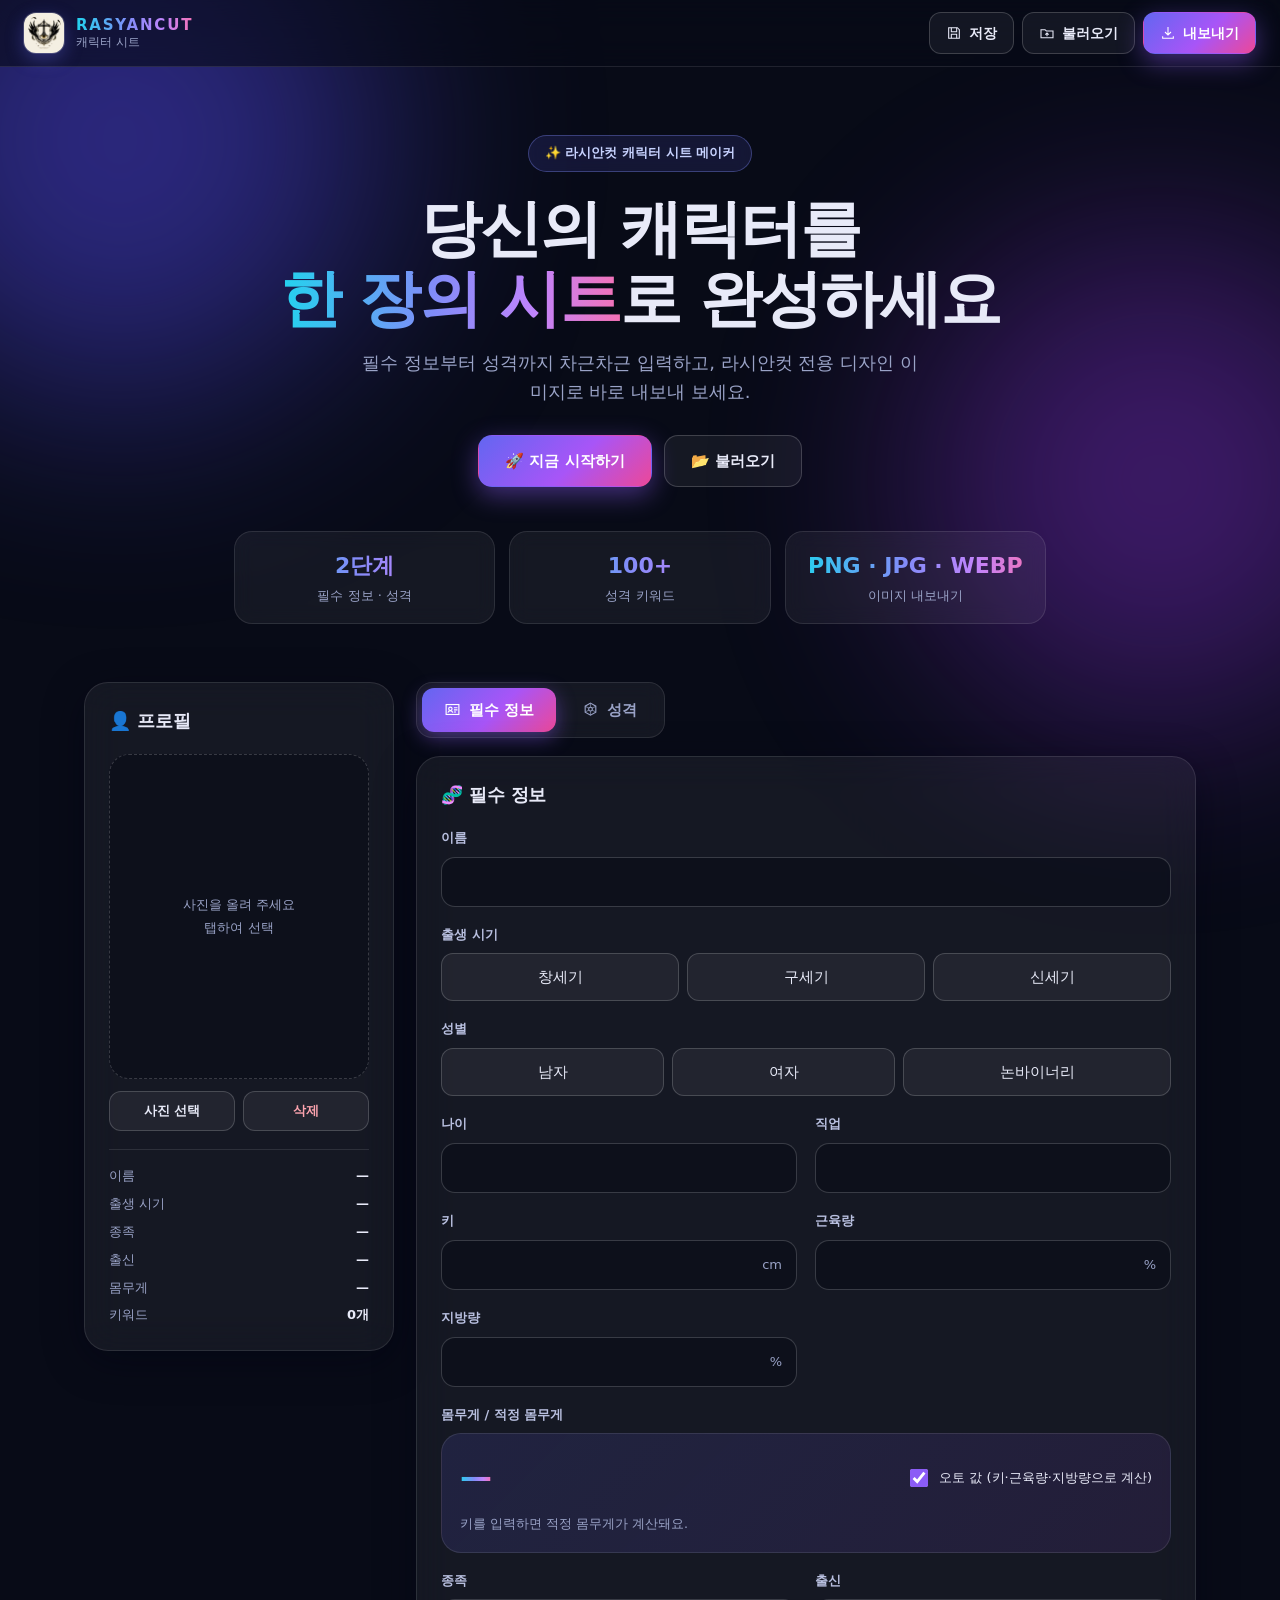
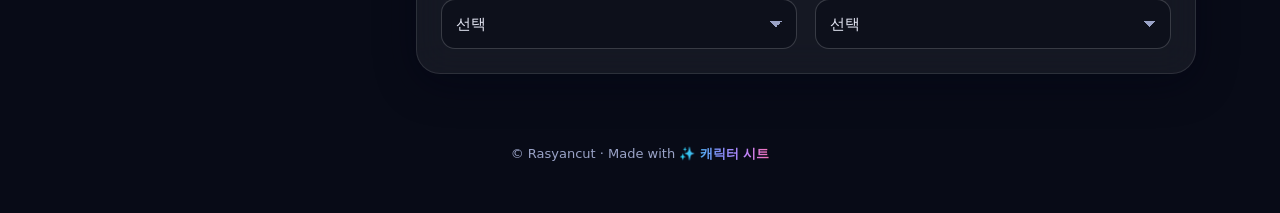
==== commit e2c9eb07: "입력 화면을 다크 글래스 + 그라디언트 히어로 템플릿 스타일로 변경 Co-Authored-By: Claude Sonnet 5.5 <noreply@anthropic.com> Clau" ====
--- a/charsheet/index.html
+++ b/charsheet/index.html
@@ -6,123 +6,143 @@
 <title>라시안컷 캐릭터 시트</title>
 <style>
 :root{
-  --bg:#f6f5f2; --panel:#ffffff; --soft:#faf9f6; --line:#e7e4dc; --line2:#d6d2c6;
-  --text:#1c1c21; --dim:#6c6c75; --ink:#18181c;
-  --gold:#a87a1e; --gold-soft:#fbf3de; --gold-line:#d9b45a;
-  --pos:#a0731a; --neu:#5f6673; --neg:#c0432a;
-  --shadow:0 1px 2px rgba(20,20,30,.04),0 6px 20px rgba(20,20,30,.05);
-  --mono:ui-monospace,SFMono-Regular,Menlo,Consolas,monospace;
-  --sans:"Pretendard","Noto Sans KR","Apple SD Gothic Neo","Malgun Gothic",system-ui,sans-serif;
+  --bg:#080b17; --text:#e8eaf8; --dim:#9aa3c7; --line:rgba(255,255,255,.10); --line2:rgba(255,255,255,.18);
+  --glass:rgba(255,255,255,.055); --glass2:rgba(255,255,255,.09); --field:rgba(8,11,23,.55);
+  --g1:#6366f1; --g2:#a855f7; --g3:#22d3ee; --g4:#ec4899;
+  --grad:linear-gradient(135deg,#6366f1 0%,#a855f7 55%,#ec4899 100%);
+  --grad-text:linear-gradient(90deg,#22d3ee,#818cf8 45%,#c084fc 75%,#f472b6);
+  --pos:#34d399; --neu:#7dd3fc; --neg:#fb7185;
+  --shadow:0 10px 40px rgba(2,4,20,.45);
+  --sans:"Inter","Pretendard","Noto Sans KR","Apple SD Gothic Neo","Malgun Gothic",system-ui,sans-serif;
 }
 *{box-sizing:border-box;-webkit-tap-highlight-color:transparent}
-html,body{margin:0;background:var(--bg);color:var(--text);font-family:var(--sans);font-size:15px;line-height:1.55}
-body{min-height:100vh;background:radial-gradient(900px 420px at 85% -10%,rgba(217,180,90,.14),transparent 60%),var(--bg)}
+html,body{margin:0;background:var(--bg);color:var(--text);font-family:var(--sans);font-size:15px;line-height:1.6}
+body{min-height:100vh;overflow-x:hidden;position:relative}
+body::before,body::after{content:"";position:fixed;z-index:0;pointer-events:none;border-radius:50%;filter:blur(110px);opacity:.5}
+body::before{width:520px;height:520px;left:-140px;top:-120px;background:#4f46e5}
+body::after{width:480px;height:480px;right:-120px;top:240px;background:#9333ea;opacity:.38}
+header,.hero,main,footer{position:relative;z-index:1}
 button,input,select,textarea{font:inherit;color:inherit}
 button{cursor:pointer}
 
 /* header */
-header{position:sticky;top:0;z-index:20;background:rgba(246,245,242,.86);backdrop-filter:blur(10px);-webkit-backdrop-filter:blur(10px);
-  border-bottom:1px solid var(--line);padding:10px 20px;display:flex;gap:12px;align-items:center;flex-wrap:wrap}
-.logoimg{width:42px;height:42px;object-fit:contain}
+header{position:sticky;top:0;z-index:20;background:rgba(8,11,23,.62);backdrop-filter:blur(16px);-webkit-backdrop-filter:blur(16px);
+  border-bottom:1px solid var(--line);padding:12px 24px;display:flex;gap:12px;align-items:center;flex-wrap:wrap}
+.logoimg{width:40px;height:40px;object-fit:contain;background:#f4efe2;border-radius:12px;padding:3px;box-shadow:0 0 0 1px var(--line2),0 6px 18px rgba(99,102,241,.35)}
 .logo{display:flex;flex-direction:column;line-height:1.15;margin-right:auto}
-.logo b{font-size:15px;font-weight:700;letter-spacing:.14em;color:var(--ink)}
+.logo b{font-size:15px;font-weight:800;letter-spacing:.12em;background:var(--grad-text);-webkit-background-clip:text;background-clip:text;color:transparent}
 .logo small{color:var(--dim);font-size:12px;margin-top:2px}
 .tools{display:flex;gap:8px;flex-wrap:wrap}
-.btn{display:inline-flex;align-items:center;gap:7px;background:var(--panel);border:1px solid var(--line2);color:var(--text);
-  padding:9px 16px;font-size:14px;font-weight:500;border-radius:999px;transition:background .15s,border-color .15s,box-shadow .15s,transform .1s}
+.btn{display:inline-flex;align-items:center;gap:7px;background:var(--glass);border:1px solid var(--line2);color:var(--text);
+  padding:9px 16px;font-size:14px;font-weight:600;border-radius:12px;transition:transform .15s,box-shadow .2s,background .2s,border-color .2s}
 .btn svg{width:16px;height:16px}
-.btn:hover{border-color:var(--ink);box-shadow:var(--shadow)}
-.btn:active{transform:scale(.98)}
-.btn:focus-visible,.tab:focus-visible,.seg button:focus-visible,.chip:focus-visible{outline:2px solid var(--gold-line);outline-offset:2px}
-.btn.solid{background:var(--ink);border-color:var(--ink);color:#fff}
-.btn.solid:hover{background:#2c2c33}
-.btn.danger{color:#b4361f}
-.btn.danger:hover{border-color:#b4361f;background:#fdf1ee}
+.btn:hover{background:var(--glass2);border-color:rgba(255,255,255,.32);transform:translateY(-1px)}
+.btn:active{transform:translateY(0) scale(.98)}
+.btn:focus-visible,.tab:focus-visible,.seg button:focus-visible,.chip:focus-visible{outline:2px solid #818cf8;outline-offset:2px}
+.btn.solid{background:var(--grad);border-color:transparent;color:#fff;box-shadow:0 8px 26px rgba(139,92,246,.45)}
+.btn.solid:hover{box-shadow:0 12px 34px rgba(139,92,246,.62);filter:brightness(1.08)}
+.btn.danger{color:#fda4af}
+.btn.danger:hover{border-color:#fb7185;background:rgba(251,113,133,.12)}
+
+/* hero */
+.hero{max-width:860px;margin:0 auto;padding:68px 24px 28px;text-align:center}
+.badge{display:inline-flex;align-items:center;gap:8px;padding:7px 16px;border-radius:999px;font-size:13px;font-weight:600;color:#c7d2fe;
+  background:rgba(99,102,241,.14);border:1px solid rgba(129,140,248,.35);backdrop-filter:blur(8px)}
+.hero h1{font-size:clamp(34px,6.4vw,62px);line-height:1.12;font-weight:800;letter-spacing:-.03em;margin:22px 0 16px}
+.grad{background:var(--grad-text);-webkit-background-clip:text;background-clip:text;color:transparent}
+.hero p{color:var(--dim);font-size:clamp(15px,2.2vw,18px);max-width:560px;margin:0 auto 28px}
+.hbtns{display:flex;gap:12px;justify-content:center;flex-wrap:wrap}
+.hbtns .btn{padding:13px 26px;font-size:15px;border-radius:14px}
+.stats{display:grid;grid-template-columns:repeat(3,1fr);gap:14px;margin-top:44px}
+.stats div{background:var(--glass);border:1px solid var(--line);border-radius:18px;padding:16px 10px;backdrop-filter:blur(10px)}
+.stats b{display:block;font-size:22px;font-weight:800;background:var(--grad-text);-webkit-background-clip:text;background-clip:text;color:transparent}
+.stats span{font-size:13px;color:var(--dim)}
 
 /* layout */
-main{max-width:1160px;margin:0 auto;padding:22px 20px 70px;display:grid;grid-template-columns:300px 1fr;gap:20px;align-items:start}
-.panel{background:var(--panel);border:1px solid var(--line);border-radius:22px;padding:22px;box-shadow:var(--shadow)}
-.cap{font-size:16px;font-weight:700;margin:0 0 16px;color:var(--ink)}
-.cap small{font-weight:500;color:var(--dim);font-size:13px;margin-left:6px}
+main{max-width:1160px;margin:0 auto;padding:30px 24px 60px;display:grid;grid-template-columns:310px 1fr;gap:22px;align-items:start}
+.panel{background:var(--glass);border:1px solid var(--line);border-radius:24px;padding:24px;backdrop-filter:blur(18px);-webkit-backdrop-filter:blur(18px);box-shadow:var(--shadow)}
+.cap{font-size:18px;font-weight:700;margin:0 0 18px;letter-spacing:-.01em}
 
 /* profile */
-.photo{position:relative;aspect-ratio:4/5;background:var(--soft);border:1.5px dashed var(--line2);border-radius:18px;overflow:hidden;cursor:pointer;
-  display:flex;align-items:center;justify-content:center;transition:border-color .15s,background .15s}
-.photo:hover{border-color:var(--gold-line);background:var(--gold-soft)}
-.photo.has{border-style:solid}
+.photo{position:relative;aspect-ratio:4/5;background:var(--field);border:1.5px dashed var(--line2);border-radius:20px;overflow:hidden;cursor:pointer;
+  display:flex;align-items:center;justify-content:center;transition:border-color .2s,box-shadow .2s}
+.photo:hover{border-color:#818cf8;box-shadow:0 0 0 4px rgba(99,102,241,.18)}
+.photo.has{border-style:solid;border-color:var(--line2)}
 .photo img{width:100%;height:100%;object-fit:cover;display:none}
 .photo.has img{display:block}
-.photo .ph{color:var(--dim);font-size:13px;text-align:center;line-height:1.7}
+.photo .ph{color:var(--dim);font-size:13px;text-align:center;line-height:1.8}
 .photo.has .ph{display:none}
 .prow{display:flex;gap:8px;margin-top:12px}
-.prow .btn{flex:1;justify-content:center;padding:8px 6px;font-size:13px}
-.sum{margin-top:16px;font-size:13px;color:var(--dim);display:grid;gap:6px;border-top:1px solid var(--line);padding-top:14px}
-.sum b{color:var(--ink);font-weight:600;float:right;max-width:60%;text-align:right;overflow:hidden;text-overflow:ellipsis;white-space:nowrap}
+.prow .btn{flex:1;justify-content:center;padding:9px 6px;font-size:13px}
+.sum{margin-top:18px;font-size:13px;color:var(--dim);display:grid;gap:7px;border-top:1px solid var(--line);padding-top:16px}
+.sum b{color:var(--text);font-weight:600;float:right;max-width:60%;text-align:right;overflow:hidden;text-overflow:ellipsis;white-space:nowrap}
 
 /* tabs */
-.tabs{display:inline-flex;gap:4px;margin-bottom:16px;padding:4px;background:#ebe9e2;border-radius:999px;max-width:100%}
-.tab{display:flex;align-items:center;justify-content:center;gap:8px;padding:9px 22px;background:transparent;border:0;color:var(--dim);
-  font-weight:600;border-radius:999px;transition:.2s}
+.tabs{display:inline-flex;gap:4px;margin-bottom:18px;padding:5px;background:var(--glass);border:1px solid var(--line);border-radius:16px;max-width:100%;backdrop-filter:blur(10px)}
+.tab{display:flex;align-items:center;justify-content:center;gap:8px;padding:10px 22px;background:transparent;border:0;color:var(--dim);
+  font-weight:600;border-radius:12px;transition:.2s}
 .tab svg{width:17px;height:17px}
-.tab.on{background:var(--panel);color:var(--ink);box-shadow:0 1px 3px rgba(20,20,30,.12)}
-.tab:not(.on):hover{color:var(--ink)}
+.tab.on{background:var(--grad);color:#fff;box-shadow:0 6px 20px rgba(139,92,246,.45)}
+.tab:not(.on):hover{color:var(--text);background:var(--glass2)}
 .page{display:none}
-.page.on{display:block;animation:pin .4s ease both}
-@keyframes pin{from{opacity:0;transform:translateY(10px)}to{opacity:1;transform:none}}
+.page.on{display:block;animation:pin .45s cubic-bezier(.2,.8,.2,1) both}
+@keyframes pin{from{opacity:0;transform:translateY(14px) scale(.99)}to{opacity:1;transform:none}}
 
 /* form */
 .grid{display:grid;grid-template-columns:1fr 1fr;gap:18px}
-.f{display:flex;flex-direction:column;gap:7px;min-width:0}
+.f{display:flex;flex-direction:column;gap:8px;min-width:0}
 .f.full{grid-column:1/-1}
-label,.lab{font-size:13px;font-weight:600;color:var(--dim)}
-input[type=text],input[type=number],select,textarea{width:100%;background:var(--panel);border:1px solid var(--line2);
-  padding:11px 14px;outline:0;border-radius:14px;transition:border-color .15s,box-shadow .15s}
-input::placeholder,textarea::placeholder{color:#a9a8b0}
-input:focus,select:focus,textarea:focus{border-color:var(--gold-line);box-shadow:0 0 0 4px rgba(217,180,90,.2)}
+label,.lab{font-size:13px;font-weight:600;color:#b9c0e0}
+input[type=text],input[type=number],select,textarea{width:100%;background:var(--field);border:1px solid var(--line2);
+  padding:12px 14px;outline:0;border-radius:14px;transition:border-color .2s,box-shadow .2s,background .2s}
+input::placeholder,textarea::placeholder{color:#69719a}
+input:focus,select:focus,textarea:focus{border-color:#818cf8;box-shadow:0 0 0 4px rgba(99,102,241,.25);background:rgba(8,11,23,.8)}
 textarea{min-height:92px;resize:vertical}
-select{appearance:none;background-image:linear-gradient(45deg,transparent 50%,var(--dim) 50%),linear-gradient(135deg,var(--dim) 50%,transparent 50%);
+select{appearance:none;background-image:linear-gradient(45deg,transparent 50%,#9aa3c7 50%),linear-gradient(135deg,#9aa3c7 50%,transparent 50%);
   background-position:calc(100% - 20px) 50%,calc(100% - 14px) 50%;background-size:6px 6px;background-repeat:no-repeat;padding-right:36px}
+option{background:#12162b;color:var(--text)}
 .seg{display:flex;flex-wrap:wrap;gap:8px}
-.seg button{flex:1 1 auto;min-width:64px;padding:10px 14px;background:var(--panel);border:1px solid var(--line2);color:var(--text);border-radius:999px;font-weight:500;transition:.15s}
-.seg button:hover{border-color:var(--gold-line)}
-.seg button.on{background:var(--gold-soft);border-color:var(--gold-line);color:#6b4a0c;font-weight:700}
+.seg button{flex:1 1 auto;min-width:64px;padding:11px 14px;background:var(--glass);border:1px solid var(--line2);color:var(--text);border-radius:12px;font-weight:500;transition:.2s}
+.seg button:hover{border-color:#818cf8;background:rgba(99,102,241,.12)}
+.seg button.on{background:linear-gradient(135deg,rgba(99,102,241,.35),rgba(168,85,247,.35));border-color:#a5b4fc;color:#fff;font-weight:700;box-shadow:0 0 22px rgba(129,140,248,.28)}
 .unit{position:relative}
 .unit input{padding-right:48px}
 .unit span{position:absolute;right:15px;top:50%;transform:translateY(-50%);color:var(--dim);font-size:13px}
 
-.wbox{border:1px solid var(--line);padding:16px;display:grid;gap:10px;background:var(--soft);border-radius:18px}
-.wbig{font-size:28px;font-weight:700;color:var(--ink);letter-spacing:-.01em}
-.wbig small{font-size:14px;color:var(--dim);font-weight:500}
+.wbox{border:1px solid var(--line);padding:18px;display:grid;gap:10px;background:linear-gradient(135deg,rgba(99,102,241,.14),rgba(168,85,247,.10));border-radius:20px}
+.wbig{font-size:32px;font-weight:800;letter-spacing:-.02em;background:var(--grad-text);-webkit-background-clip:text;background-clip:text;color:transparent}
+.wbig small{font-size:14px;color:var(--dim);font-weight:500;-webkit-text-fill-color:var(--dim)}
 .wrow{display:flex;justify-content:space-between;align-items:center;gap:10px;flex-wrap:wrap}
 .tog{display:inline-flex;align-items:center;gap:8px;cursor:pointer;font-size:13px;color:var(--text);font-weight:500}
-.tog input{accent-color:var(--gold);width:18px;height:18px}
+.tog input{accent-color:#8b5cf6;width:18px;height:18px}
 .hint{color:var(--dim);font-size:12.5px}
 
 /* keywords */
 .filters{display:flex;gap:6px;flex-wrap:wrap;margin-bottom:12px}
-.filters button{padding:7px 16px;background:var(--panel);border:1px solid var(--line2);color:var(--dim);font-size:13px;font-weight:600;border-radius:999px}
-.filters button.on{border-color:var(--ink);color:#fff;background:var(--ink)}
+.filters button{padding:7px 16px;background:var(--glass);border:1px solid var(--line2);color:var(--dim);font-size:13px;font-weight:600;border-radius:999px;transition:.2s}
+.filters button:hover{color:var(--text)}
+.filters button.on{border-color:transparent;color:#fff;background:var(--grad);box-shadow:0 6px 18px rgba(139,92,246,.4)}
 .chips{display:flex;flex-wrap:wrap;gap:8px;max-height:300px;overflow:auto;padding:2px 4px 2px 0}
-.chip{padding:7px 14px;border:1px solid var(--line2);background:var(--panel);color:var(--text);font-size:13.5px;transition:.15s;border-radius:999px}
+.chip{padding:7px 14px;border:1px solid var(--line2);background:var(--glass);color:var(--text);font-size:13.5px;transition:.18s;border-radius:999px}
 .chip[data-c=pos]{--cc:var(--pos)} .chip[data-c=neu]{--cc:var(--neu)} .chip[data-c=neg]{--cc:var(--neg)}
-.chip:hover{color:var(--cc);border-color:var(--cc)}
-.chip.on{color:#fff;background:var(--cc);border-color:var(--cc);font-weight:600}
+.chip:hover{color:var(--cc);border-color:var(--cc);transform:translateY(-1px)}
+.chip.on{color:#0a0d1a;background:var(--cc);border-color:var(--cc);font-weight:700;box-shadow:0 0 18px color-mix(in srgb,var(--cc) 45%,transparent)}
 .selbox{margin-top:12px;font-size:13px;color:var(--dim)}
-.selbox b{color:var(--ink)}
+.selbox b{color:#c7d2fe}
+.chips::-webkit-scrollbar{width:8px}.chips::-webkit-scrollbar-thumb{background:rgba(255,255,255,.16);border-radius:8px}
 
 /* modal */
-.modal{position:fixed;inset:0;z-index:60;background:rgba(24,24,28,.42);backdrop-filter:blur(3px);display:none;align-items:center;justify-content:center;padding:14px}
+.modal{position:fixed;inset:0;z-index:60;background:rgba(4,6,16,.7);backdrop-filter:blur(8px);display:none;align-items:center;justify-content:center;padding:14px}
 .modal.on{display:flex;animation:fade .2s ease}
 @keyframes fade{from{opacity:0}to{opacity:1}}
-.box{width:min(960px,100%);max-height:94vh;overflow:auto;position:relative;background:var(--panel);border-radius:24px;padding:24px;box-shadow:0 24px 60px rgba(20,20,30,.25)}
-.box h3{margin:0 0 16px;font-size:17px;font-weight:700;color:var(--ink)}
-.x{position:absolute;right:14px;top:14px;background:var(--soft);border:1px solid var(--line);color:var(--dim);width:36px;height:36px;border-radius:50%}
-.x:hover{color:var(--ink);border-color:var(--line2)}
+.box{width:min(960px,100%);max-height:94vh;overflow:auto;position:relative;background:#0f1328;border:1px solid var(--line2);border-radius:26px;padding:26px;box-shadow:0 30px 80px rgba(0,0,0,.6)}
+.box h3{margin:0 0 16px;font-size:18px;font-weight:700}
+.x{position:absolute;right:16px;top:16px;background:var(--glass);border:1px solid var(--line);color:var(--dim);width:36px;height:36px;border-radius:50%}
+.x:hover{color:#fff;border-color:var(--line2)}
 .exgrid{display:grid;grid-template-columns:1fr;gap:16px}
-.exgrid img{width:100%;height:auto;border-radius:14px;max-height:70vh;object-fit:contain;background:#eceae4}
-.exgrid canvas{width:100%;height:auto;border-radius:14px;max-height:70vh;object-fit:contain;background:#eceae4}
+.exgrid img,.exgrid canvas{width:100%;height:auto;border-radius:16px;max-height:70vh;object-fit:contain;background:#05070f}
 .exctl{display:grid;grid-template-columns:repeat(auto-fit,minmax(220px,1fr));gap:14px;align-content:start}
-.slot{display:flex;gap:8px;align-items:center;border:1px solid var(--line);padding:10px 12px;margin-bottom:8px;background:var(--soft);border-radius:14px}
+.slot{display:flex;gap:8px;align-items:center;border:1px solid var(--line);padding:10px 12px;margin-bottom:8px;background:var(--glass);border-radius:14px}
 .slot .nm{flex:1;min-width:0;overflow:hidden;text-overflow:ellipsis;white-space:nowrap;font-weight:600}
 .slot small{color:var(--dim);display:block;font-size:12px;font-weight:400}
 .slot .btn{padding:6px 12px;font-size:12px}
@@ -131,18 +151,21 @@
 /* transition overlay */
 #tr{position:fixed;inset:0;z-index:100;pointer-events:none;display:flex;align-items:center;justify-content:center;visibility:hidden}
 #tr.run{visibility:visible;animation:trbg .62s ease both}
-#tr .bar{position:absolute;left:0;right:0;height:3px;background:var(--gold-line);box-shadow:0 0 18px 4px rgba(217,180,90,.5);top:0}
+#tr .bar{position:absolute;left:0;right:0;height:3px;background:var(--grad);box-shadow:0 0 24px 6px rgba(168,85,247,.6);top:0}
 #tr.run .bar{animation:bar .62s linear both}
-#tr .ico{width:64px;height:64px;color:var(--gold);opacity:0}
+#tr .ico{width:64px;height:64px;color:#c4b5fd;opacity:0;filter:drop-shadow(0 0 14px rgba(168,85,247,.8))}
 #tr.run .ico{animation:ico .62s ease both}
 #tr .ico svg{width:100%;height:100%}
-@keyframes trbg{0%{background:rgba(246,245,242,0)}35%,65%{background:rgba(246,245,242,.92)}100%{background:rgba(246,245,242,0)}}
+@keyframes trbg{0%{background:rgba(8,11,23,0)}35%,65%{background:rgba(8,11,23,.9)}100%{background:rgba(8,11,23,0)}}
 @keyframes bar{from{top:0}to{top:100%}}
 @keyframes ico{0%{opacity:0;transform:scale(.6) rotate(-30deg)}40%,60%{opacity:1;transform:scale(1) rotate(0)}100%{opacity:0;transform:scale(1.25) rotate(20deg)}}
 
-.toast{position:fixed;left:50%;bottom:24px;transform:translate(-50%,30px);z-index:120;background:var(--ink);
-  color:#fff;padding:11px 20px;border-radius:999px;opacity:0;transition:.3s;pointer-events:none;font-size:13.5px;max-width:90vw;box-shadow:var(--shadow)}
+.toast{position:fixed;left:50%;bottom:24px;transform:translate(-50%,30px);z-index:120;background:rgba(20,24,52,.92);border:1px solid rgba(129,140,248,.5);
+  color:#e0e7ff;padding:11px 20px;border-radius:14px;opacity:0;transition:.3s;pointer-events:none;font-size:13.5px;max-width:90vw;box-shadow:var(--shadow);backdrop-filter:blur(10px)}
 .toast.on{opacity:1;transform:translate(-50%,0)}
+
+footer{text-align:center;color:var(--dim);font-size:13px;padding:10px 24px 48px}
+footer span{background:var(--grad-text);-webkit-background-clip:text;background-clip:text;color:transparent;font-weight:700}
 
 @media(max-width:860px){
   main{grid-template-columns:1fr}
@@ -152,12 +175,14 @@
 }
 @media(max-width:560px){
   header{padding:10px 14px}
-  main{padding:16px 14px 60px}
-  .panel{padding:18px;border-radius:20px}
+  .hero{padding:44px 18px 12px}
+  .stats{gap:8px} .stats div{padding:12px 6px} .stats b{font-size:16px} .stats span{font-size:11.5px}
+  main{padding:20px 14px 48px}
+  .panel{padding:18px;border-radius:22px}
   .grid{grid-template-columns:1fr}
   .tools{width:100%} .tools .btn{flex:1;justify-content:center;padding:10px 6px}
   .profile{grid-template-columns:120px 1fr}
-  .tabs{display:flex;width:100%} .tab{flex:1;padding:9px 10px}
+  .tabs{display:flex;width:100%} .tab{flex:1;padding:10px}
 }
 @media(prefers-reduced-motion:reduce){*{animation-duration:.01s!important}}
 </style>
@@ -172,9 +197,24 @@
   </div>
 </header>
 
-<main>
+<section class="hero">
+  <span class="badge">✨ 라시안컷 캐릭터 시트 메이커</span>
+  <h1>당신의 캐릭터를<br><span class="grad">한 장의 시트</span>로 완성하세요</h1>
+  <p>필수 정보부터 성격까지 차근차근 입력하고, 라시안컷 전용 디자인 이미지로 바로 내보내 보세요.</p>
+  <div class="hbtns">
+    <button class="btn solid" id="heroStart">🚀 지금 시작하기</button>
+    <button class="btn" id="heroLoad">📂 불러오기</button>
+  </div>
+  <div class="stats">
+    <div><b>2단계</b><span>필수 정보 · 성격</span></div>
+    <div><b>100+</b><span>성격 키워드</span></div>
+    <div><b>PNG · JPG · WEBP</b><span>이미지 내보내기</span></div>
+  </div>
+</section>
+
+<main id="app">
   <aside class="panel profile">
-    <p class="cap">프로필</p>
+    <p class="cap">👤 프로필</p>
     <div>
       <div class="photo" id="photo"><img id="photoImg" alt=""><div class="ph">사진을 올려 주세요<br>탭하여 선택</div></div>
       <div class="prow">
@@ -194,7 +234,7 @@
 
     <!-- 필수 정보 -->
     <div class="page panel on" id="p-basic">
-      <p class="cap">필수 정보</p>
+      <p class="cap">🧬 필수 정보</p>
       <div class="grid">
         <div class="f full"><label for="name">이름</label><input type="text" id="name" data-k="name" autocomplete="off"></div>
         <div class="f full"><span class="lab">출생 시기</span><div class="seg" data-seg="era" data-opts="창세기,구세기,신세기"></div></div>
@@ -222,7 +262,7 @@
 
     <!-- 성격 -->
     <div class="page panel" id="p-mind">
-      <p class="cap">성격</p>
+      <p class="cap">🧠 성격</p>
       <div class="f" style="margin-bottom:16px">
         <span class="lab">성격 키워드</span>
         <div class="filters" id="filters"></div>
@@ -246,11 +286,13 @@
   </section>
 </main>
 
+<footer>© Rasyancut · Made with <span>✨ 캐릭터 시트</span></footer>
+
 <!-- 내보내기 -->
 <div class="modal" id="mExport">
   <div class="box">
     <button class="x" data-close>✕</button>
-    <h3>내보내기</h3>
+    <h3>🖼️ 내보내기</h3>
     <div class="exgrid">
       <div class="exview"><canvas id="exCanvas"></canvas><img id="exImg" alt="캐릭터 시트" hidden></div>
       <div class="exctl">
@@ -272,7 +314,7 @@
 <div class="modal" id="mSave">
   <div class="box" style="width:min(640px,100%)">
     <button class="x" data-close>✕</button>
-    <h3>저장 · 불러오기</h3>
+    <h3>💾 저장 · 불러오기</h3>
     <div class="prow" style="margin:0 0 14px;flex-wrap:wrap">
       <button class="btn solid" id="slotSave">현재 시트를 브라우저에 저장</button>
       <button class="btn" id="fileSave">파일(.json)로 저장</button>
@@ -786,6 +828,8 @@
 });
 
 $('#logoImg').src=LOGO_SRC;
+$('#heroStart').addEventListener('click',()=>$('#app').scrollIntoView({behavior:'smooth'}));
+$('#heroLoad').addEventListener('click',()=>$('#bLoad').click());
 syncAll();
 window.__rc={get S(){return S},set S(v){S=v}};
 })();
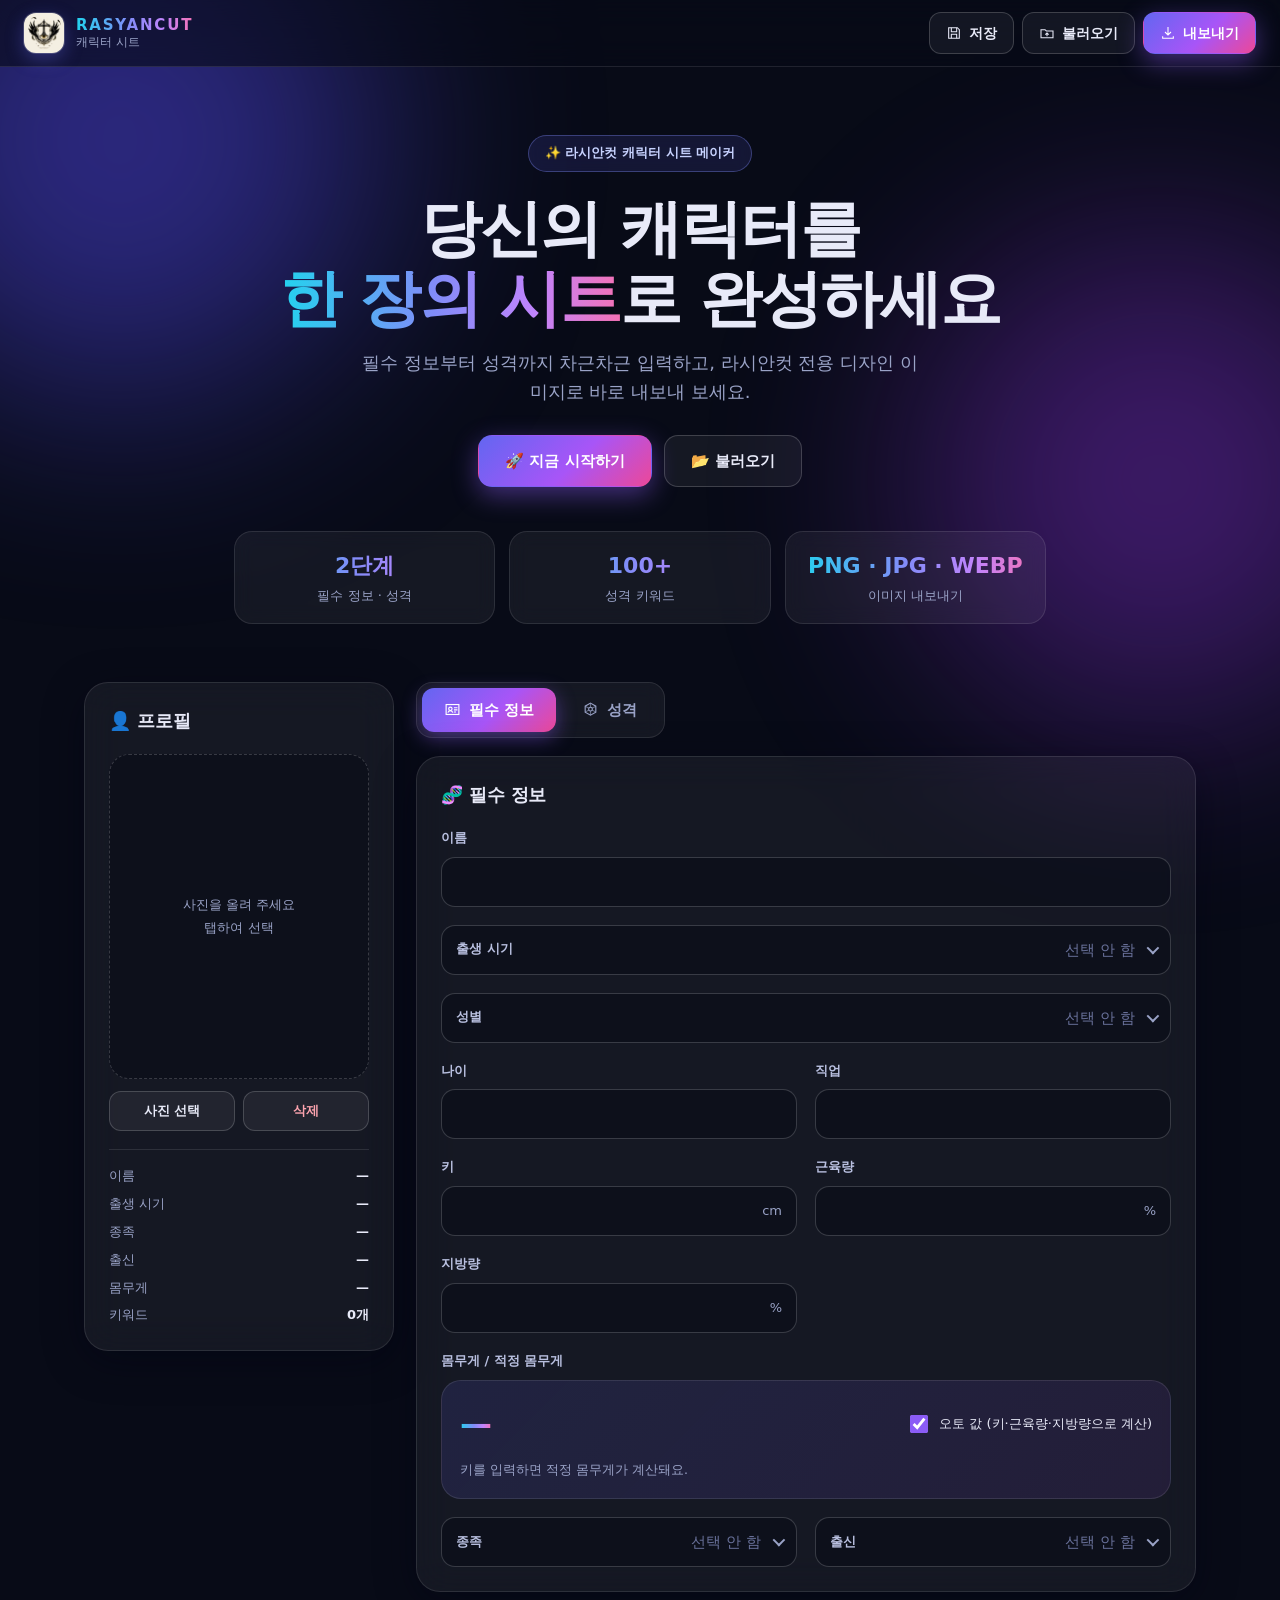
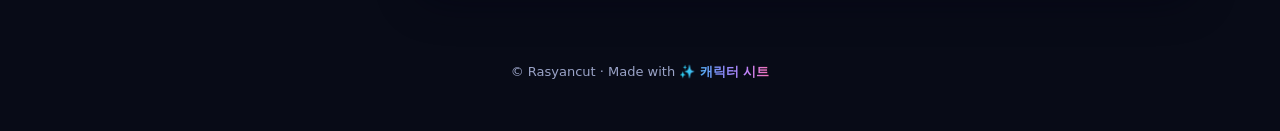
==== commit f329d5a1: "선택지 항목을 펼치기/접기 방식으로 변경 (출생 시기·성별·종족·출신·말투·성격 키워드) Co-Authored-By: Claude Sonnet 5.5 <noreply@anthrop" ====
--- a/charsheet/index.html
+++ b/charsheet/index.html
@@ -116,6 +116,23 @@
 .tog{display:inline-flex;align-items:center;gap:8px;cursor:pointer;font-size:13px;color:var(--text);font-weight:500}
 .tog input{accent-color:#8b5cf6;width:18px;height:18px}
 .hint{color:var(--dim);font-size:12.5px}
+
+/* 펼치기/접기 */
+.fold{width:100%}
+.fold summary{list-style:none;display:flex;align-items:center;gap:10px;cursor:pointer;background:var(--field);border:1px solid var(--line2);
+  padding:12px 14px;border-radius:14px;transition:border-color .2s,box-shadow .2s,background .2s;user-select:none}
+.fold summary::-webkit-details-marker{display:none}
+.fold summary:hover{border-color:#818cf8}
+.fold summary:focus-visible{outline:2px solid #818cf8;outline-offset:2px}
+.fold[open] summary{border-color:#a5b4fc;box-shadow:0 0 0 4px rgba(99,102,241,.2)}
+.fold .fl{font-size:13px;font-weight:600;color:#b9c0e0;white-space:nowrap}
+.fold .fv{margin-left:auto;font-weight:600;color:#c7d2fe;overflow:hidden;text-overflow:ellipsis;white-space:nowrap;text-align:right}
+.fold .fv.none{color:#69719a;font-weight:400}
+.chev{width:9px;height:9px;border-right:2px solid var(--dim);border-bottom:2px solid var(--dim);transform:rotate(45deg) translateY(-2px);transition:transform .25s;flex:none;margin-left:2px}
+.fold[open] .chev{transform:rotate(-135deg) translateY(-2px)}
+.foldbody{margin-top:10px;padding:14px;background:var(--glass);border:1px solid var(--line);border-radius:16px;animation:foldin .28s cubic-bezier(.2,.8,.2,1) both}
+@keyframes foldin{from{opacity:0;transform:translateY(-8px)}to{opacity:1;transform:none}}
+.foldbody .seg{display:grid;grid-template-columns:repeat(auto-fill,minmax(112px,1fr))}
 
 /* keywords */
 .filters{display:flex;gap:6px;flex-wrap:wrap;margin-bottom:12px}
@@ -255,8 +272,8 @@
             <div class="hint" id="wHint"></div>
           </div>
         </div>
-        <div class="f"><span class="lab">종족</span><select id="race" data-k="race"></select></div>
-        <div class="f"><span class="lab">출신</span><select id="origin" data-k="origin"></select></div>
+        <div class="f"><span class="lab">종족</span><div class="seg" data-seg="race" data-opts="인간,암형체,반암형인,차원 유랑자"></div></div>
+        <div class="f"><span class="lab">출신</span><div class="seg" data-seg="origin" data-opts="백월,루나시아,솔라리아,루벨리아,인페르누스 공화국,비아레카트리아,아스트랄리스,레스렉시온,버믹쿠루시아,은월,엘라렌,코르닉시아,추풍,스텔마레,스텔루비아,글라시카에룰리아,겔루에테르누시아"></div></div>
       </div>
     </div>
 
@@ -264,9 +281,13 @@
     <div class="page panel" id="p-mind">
       <p class="cap">🧠 성격</p>
       <div class="f" style="margin-bottom:16px">
-        <span class="lab">성격 키워드</span>
-        <div class="filters" id="filters"></div>
-        <div class="chips" id="chips"></div>
+        <details class="fold" id="kwFold">
+          <summary><span class="fl">성격 키워드</span><span class="fv none" id="kwSum">선택 안 함</span><i class="chev"></i></summary>
+          <div class="foldbody">
+            <div class="filters" id="filters"></div>
+            <div class="chips" id="chips"></div>
+          </div>
+        </details>
         <div class="selbox" id="selbox"></div>
       </div>
       <div class="grid">
@@ -390,16 +411,20 @@
 function buildSelect(id,list,ph){
   const el=$('#'+id); el.innerHTML='<option value="">'+ph+'</option>'+list.map(v=>'<option>'+v+'</option>').join('');
 }
-buildSelect('race',RACES,'선택'); buildSelect('origin',ORIGINS,'선택');
 
 $$('[data-seg]').forEach(box=>{
   box.dataset.opts.split(',').forEach(v=>{
     const b=document.createElement('button'); b.type='button'; b.textContent=v; b.dataset.v=v; box.appendChild(b);
   });
+  const f=box.parentElement, lab=f.querySelector('.lab'), d=document.createElement('details'), sm=document.createElement('summary'), body=document.createElement('div');
+  d.className='fold'; body.className='foldbody';
+  sm.innerHTML='<span class="fl"></span><span class="fv"></span><i class="chev"></i>';
+  sm.querySelector('.fl').textContent=lab.textContent; lab.remove();
+  f.insertBefore(d,box); body.appendChild(box); d.append(sm,body);
   box.addEventListener('click',e=>{
     const b=e.target.closest('button'); if(!b) return;
     const k=box.dataset.seg; S[k]=(S[k]===b.dataset.v)?'':b.dataset.v; // 다시 누르면 해제
-    syncAll(); draft();
+    syncAll(); draft(); d.open=false;
   });
 });
 
@@ -428,6 +453,7 @@
 });
 function drawSel(){
   const n=S.keywords.length;
+  $('#kwSum').textContent=n?n+'개 선택':'선택 안 함'; $('#kwSum').classList.toggle('none',!n);
   $('#selbox').innerHTML=n?('선택됨 <b>'+n+'</b>개 · '+S.keywords.join(', ')):'선택한 키워드가 없어요. 전체/긍정/중립/부정으로 나눠 골라보세요.';
 }
 
@@ -468,7 +494,10 @@
 }
 function syncAll(){
   $$('[data-k]').forEach(el=>{ if(el.value!==String(S[el.dataset.k]??'')) el.value=S[el.dataset.k]??'' });
-  $$('[data-seg]').forEach(box=>$$('button',box).forEach(b=>b.classList.toggle('on',S[box.dataset.seg]===b.dataset.v)));
+  $$('[data-seg]').forEach(box=>{
+    $$('button',box).forEach(b=>b.classList.toggle('on',S[box.dataset.seg]===b.dataset.v));
+    const fv=$('.fv',box.closest('.fold')), v=S[box.dataset.seg]; fv.textContent=v||'선택 안 함'; fv.classList.toggle('none',!v);
+  });
   drawPhoto(); drawChips(); drawSel(); syncDerived();
 }
 
